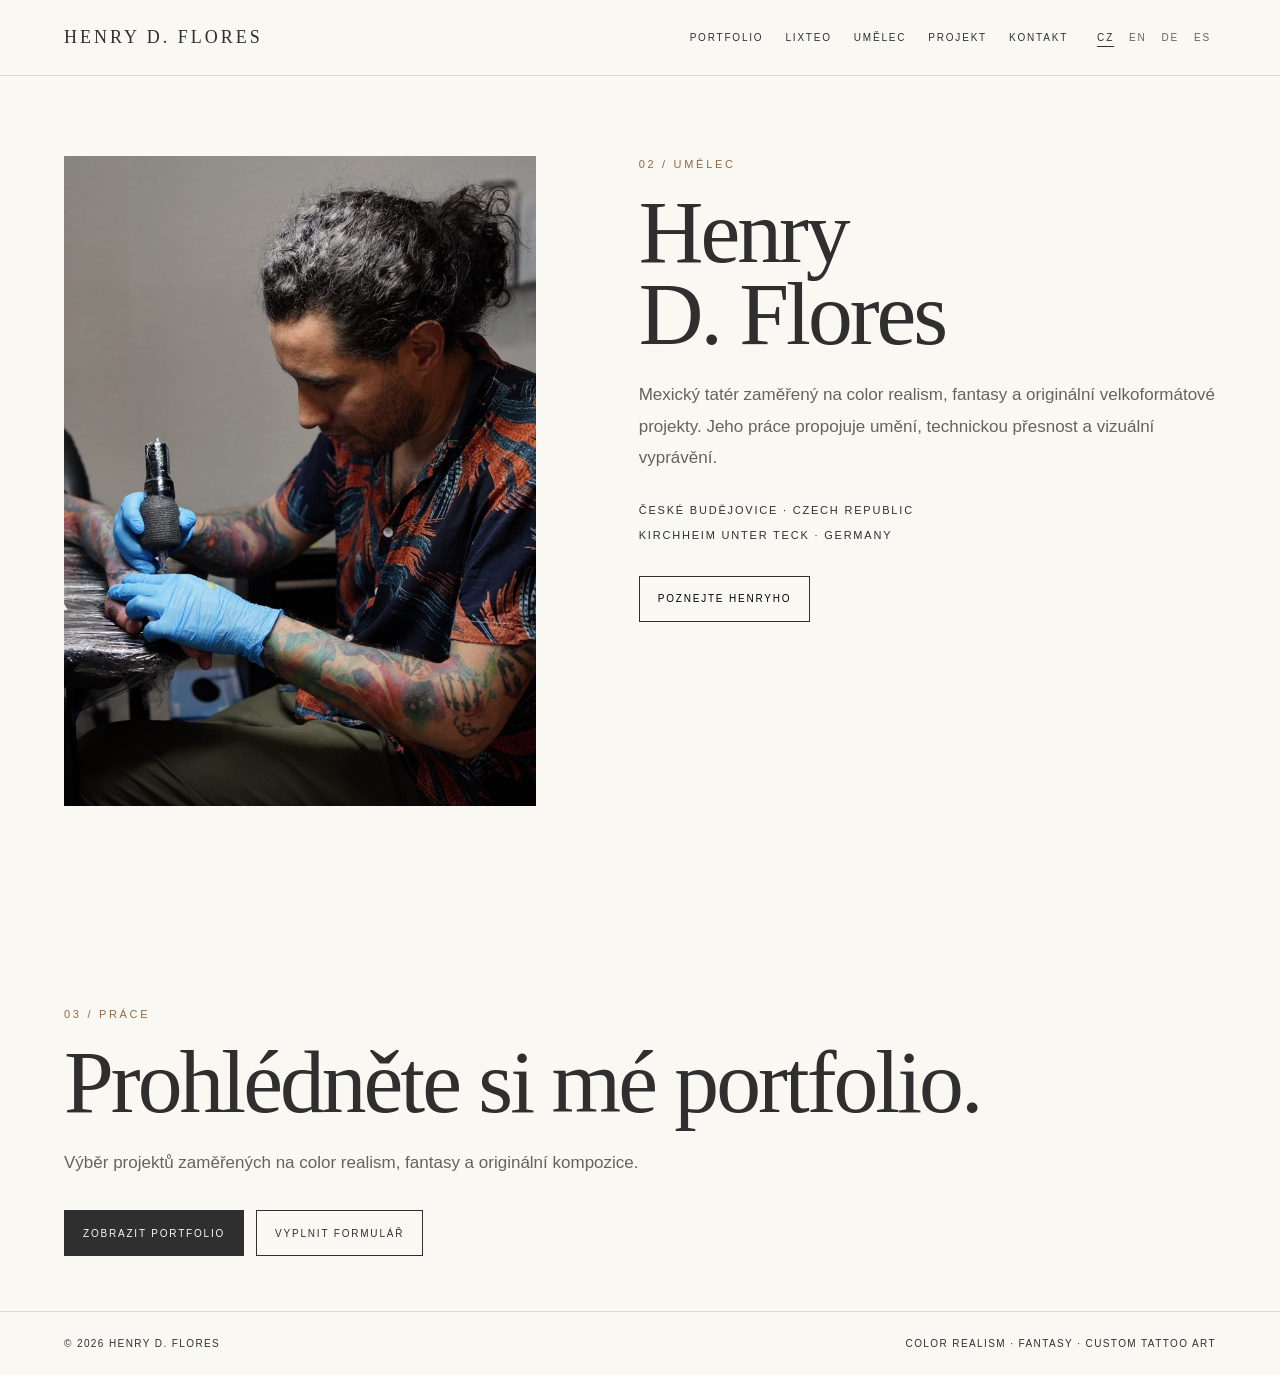
==== artist.html @ 1e0c517c "Create artist.html" ====
<!DOCTYPE html>
<html lang="cs">

<head>

  <meta charset="UTF-8">

  <meta
    name="viewport"
    content="width=device-width, initial-scale=1.0"
  >

  <title>
    Henry D. Flores | Tattoo Artist — Biography
  </title>

  <meta
    name="description"
    content="Henry D. Flores is a Mexican tattoo artist focused on color realism, fantasy and original large-scale tattoo projects, working in the Czech Republic and Germany."
  >

  <link
    rel="stylesheet"
    href="styles.css"
  >

</head>


<body>


<header class="nav">

  <a
    class="brand"
    href="index.html"
  >
    HENRY D. FLORES
  </a>


  <div class="nav-right">


    <nav class="nav-links">

      <a
        href="portfolio.html"
        data-i18n="navPortfolio"
      >
        Portfolio
      </a>

      <a
        href="lixteo.html"
      >
        Lixteo
      </a>

      <a
        href="artist.html"
        data-i18n="navArtist"
      >
        Umělec
      </a>

      <a
        href="project.html"
        data-i18n="navProject"
      >
        Projekt
      </a>

      <a
        href="contact.html"
        data-i18n="navContact"
      >
        Kontakt
      </a>

    </nav>


    <div class="lang-switch">

      <button
        class="lang-btn"
        id="lang-cs"
        data-lang="cs"
        onclick="setLanguage('cs')"
      >
        CZ
      </button>

      <button
        class="lang-btn"
        id="lang-en"
        data-lang="en"
        onclick="setLanguage('en')"
      >
        EN
      </button>

      <button
        class="lang-btn"
        id="lang-de"
        data-lang="de"
        onclick="setLanguage('de')"
      >
        DE
      </button>

      <button
        class="lang-btn"
        id="lang-es"
        data-lang="es"
        onclick="setLanguage('es')"
      >
        ES
      </button>

    </div>

  </div>

</header>



<main class="page">


  <section class="artist">


    <!-- PHOTO -->

    <div class="artist-photo">

      <img
        src="images/IMG_8151.jpeg"
        alt="Henry D. Flores working as a tattoo artist"
      >

    </div>


    <!-- ARTIST INFORMATION -->

    <div>


      <p
        class="eyebrow"
        data-i18n="artistNumber"
      >
        02 / UMĚLEC
      </p>


      <h1>
        Henry<br>
        D. Flores
      </h1>


      <p
        class="lead"
        data-i18n="artistIntro"
      >
        Mexický tatér zaměřený na color realism, fantasy
        a originální velkoformátové projekty.
        Jeho práce propojuje umění, technickou přesnost
        a vizuální vyprávění.
      </p>


      <div class="locations">

        <span>
          České Budějovice · Czech Republic
        </span>

        <span>
          Kirchheim unter Teck · Germany
        </span>

      </div>


      <div class="actions">

        <button
          id="bioButton"
          class="btn"
          type="button"
          onclick="toggleBiography()"
          data-i18n="moreHenry"
        >
          POZNEJTE HENRYHO
        </button>

      </div>



      <!-- EXPANDED BIOGRAPHY -->

      <div
        id="biography"
        class="bio"
        hidden
      >


        <p data-i18n="bio1">
          Henry Flores Santiago se narodil v Mexiku,
          kde vystudoval chemické inženýrství
          a následně získal magisterský titul
          v biotechnologii.
        </p>


        <p data-i18n="bio2">
          Před profesionální dráhou tatéra pracoval
          v klinických laboratořích
          a vyučoval fyziku, chemii a matematiku
          na univerzitní úrovni.
        </p>


        <p data-i18n="bio3">
          Postupem času našla přesnost vycvičená
          mezi laboratorními přístroji a vzorci
          jiné pole působnosti: lidskou kůži.
          Tetování začalo jako umělecký zájem
          a postupně se stalo jeho hlavní profesí.
        </p>


        <p data-i18n="bio4">
          Dnes se soustředí především na color realism,
          fantasy a originální velkoformátové projekty,
          které vznikají s ohledem na anatomii,
          kompozici, barvu a vizuální příběh.
        </p>


        <p data-i18n="bio5">
          Tetování se pro něj stalo také způsobem,
          jak poznávat svět.
          Jeho práce ho zavedla do Mexika,
          Spojených států, Kanady, Švýcarska,
          Belgie, Dánska a Německa.
        </p>


        <p data-i18n="bio6">
          V současnosti žije v České republice
          a pracuje mezi Českými Budějovicemi
          a Kirchheim unter Teck v Německu.
        </p>


        <p data-i18n="bio7">
          Jeho vztah k vědě nikdy nezmizel.
          V České republice absolvoval část
          doktorského studia zaměřeného
          na bioremediaci půd.
        </p>


        <p data-i18n="bio8">
          Vedle tetování se věnuje olejomalbě,
          psaní a četbě.
          Je také autorem sci-fi románu
          Lixteo – Cazador de emociones
          a účastní se různých charitativních akcí.
        </p>


        <p data-i18n="bio9">
          Mezi vědou, tetováním, malbou
          a literaturou vidí společný impuls:
          pozorně se dívat, snažit se porozumět
          a potom proměnit myšlenku
          v obraz, příběh nebo zkušenost.
        </p>


      </div>


    </div>

  </section>



  <!-- NEXT STEP -->

  <section class="page-head">

    <p
      class="eyebrow"
      data-i18n="nextNumber"
    >
      03 / PRÁCE
    </p>


    <h1 data-i18n="nextTitle">
      Prohlédněte si<br>
      mé portfolio.
    </h1>


    <p
      class="lead"
      data-i18n="nextText"
    >
      Výběr projektů zaměřených
      na color realism, fantasy
      a originální kompozice.
    </p>


    <div class="actions">

      <a
        class="btn primary"
        href="portfolio.html"
        data-i18n="portfolioButton"
      >
        ZOBRAZIT PORTFOLIO
      </a>


      <a
        class="btn"
        href="project.html"
        data-i18n="projectButton"
      >
        VYPLNIT FORMULÁŘ
      </a>

    </div>

  </section>


</main>



<footer>

  <span>
    © 2026 Henry D. Flores
  </span>

  <span>
    Color Realism · Fantasy · Custom Tattoo Art
  </span>

</footer>



<script>


const translations = {


  /* CZECH */

  cs: {

    navPortfolio:
      "Portfolio",

    navArtist:
      "Umělec",

    navProject:
      "Projekt",

    navContact:
      "Kontakt",


    artistNumber:
      "02 / UMĚLEC",

    artistIntro:
      "Mexický tatér zaměřený na color realism, fantasy a originální velkoformátové projekty. Jeho práce propojuje umění, technickou přesnost a vizuální vyprávění.",


    moreHenry:
      "POZNEJTE HENRYHO",

    lessHenry:
      "ZOBRAZIT MÉNĚ",


    bio1:
      "Henry Flores Santiago se narodil v Mexiku, kde vystudoval chemické inženýrství a následně získal magisterský titul v biotechnologii.",

    bio2:
      "Před profesionální dráhou tatéra pracoval v klinických laboratořích a vyučoval fyziku, chemii a matematiku na univerzitní úrovni.",

    bio3:
      "Postupem času našla přesnost vycvičená mezi laboratorními přístroji a vzorci jiné pole působnosti: lidskou kůži. Tetování začalo jako umělecký zájem a postupně se stalo jeho hlavní profesí.",

    bio4:
      "Dnes se soustředí především na color realism, fantasy a originální velkoformátové projekty, které vznikají s ohledem na anatomii, kompozici, barvu a vizuální příběh.",

    bio5:
      "Tetování se pro něj stalo také způsobem, jak poznávat svět. Jeho práce ho zavedla do Mexika, Spojených států, Kanady, Švýcarska, Belgie, Dánska a Německa.",

    bio6:
      "V současnosti žije v České republice a pracuje mezi Českými Budějovicemi a Kirchheim unter Teck v Německu.",

    bio7:
      "Jeho vztah k vědě nikdy nezmizel. V České republice absolvoval část doktorského studia zaměřeného na bioremediaci půd.",

    bio8:
      "Vedle tetování se věnuje olejomalbě, psaní a četbě. Je také autorem sci-fi románu Lixteo – Cazador de emociones a účastní se různých charitativních akcí.",

    bio9:
      "Mezi vědou, tetováním, malbou a literaturou vidí společný impuls: pozorně se dívat, snažit se porozumět a potom proměnit myšlenku v obraz, příběh nebo zkušenost.",


    nextNumber:
      "03 / PRÁCE",

    nextTitle:
      "Prohlédněte si mé portfolio.",

    nextText:
      "Výběr projektů zaměřených na color realism, fantasy a originální kompozice.",

    portfolioButton:
      "ZOBRAZIT PORTFOLIO",

    projectButton:
      "VYPLNIT FORMULÁŘ"

  },



  /* ENGLISH */

  en: {

    navPortfolio:
      "Portfolio",

    navArtist:
      "Artist",

    navProject:
      "Project",

    navContact:
      "Contact",


    artistNumber:
      "02 / ARTIST",

    artistIntro:
      "Mexican tattoo artist focused on color realism, fantasy and original large-scale projects. His work connects artistic thinking, technical precision and visual storytelling.",


    moreHenry:
      "MORE ABOUT HENRY",

    lessHenry:
      "SHOW LESS",


    bio1:
      "Henry Flores Santiago was born in Mexico, where he trained as a chemical engineer and later earned a master's degree in biotechnology.",

    bio2:
      "Before becoming a professional tattoo artist, he worked in clinical laboratories and taught physics, chemistry and mathematics at university level.",

    bio3:
      "Over time, the precision developed among laboratory instruments and formulas found another field: human skin. Tattooing began as an artistic interest and gradually became his main profession.",

    bio4:
      "Today he focuses primarily on color realism, fantasy and original large-scale projects developed around anatomy, composition, color and visual storytelling.",

    bio5:
      "Tattooing also became a way to experience the world. His work has taken him through Mexico, the United States, Canada, Switzerland, Belgium, Denmark and Germany.",

    bio6:
      "He currently lives in the Czech Republic and works between České Budějovice and Kirchheim unter Teck in Germany.",

    bio7:
      "His relationship with science never disappeared. In the Czech Republic he completed part of a doctoral program focused on soil bioremediation.",

    bio8:
      "Alongside tattooing, he paints in oils, writes and reads. He is also the author of the science-fiction novel Lixteo – Cazador de emociones and participates in various charity events.",

    bio9:
      "Across science, tattooing, painting and literature, he sees the same impulse: to observe carefully, try to understand and then transform an idea into an image, a story or an experience.",


    nextNumber:
      "03 / WORK",

    nextTitle:
      "Explore my portfolio.",

    nextText:
      "A selection of projects focused on color realism, fantasy and original compositions.",

    portfolioButton:
      "VIEW PORTFOLIO",

    projectButton:
      "START A PROJECT"

  },



  /* GERMAN */

  de: {

    navPortfolio:
      "Portfolio",

    navArtist:
      "Künstler",

    navProject:
      "Projekt",

    navContact:
      "Kontakt",


    artistNumber:
      "02 / KÜNSTLER",

    artistIntro:
      "Mexikanischer Tätowierer mit Schwerpunkt auf Color Realism, Fantasy und individuellen großformatigen Projekten. Seine Arbeit verbindet künstlerisches Denken, technische Präzision und visuelles Storytelling.",


    moreHenry:
      "MEHR ÜBER HENRY",

    lessHenry:
      "WENIGER ANZEIGEN",


    bio1:
      "Henry Flores Santiago wurde in Mexiko geboren, wo er Chemieingenieurwesen studierte und später einen Masterabschluss in Biotechnologie erwarb.",

    bio2:
      "Bevor er professionell als Tätowierer arbeitete, war er in klinischen Laboren tätig und unterrichtete Physik, Chemie und Mathematik auf Hochschulniveau.",

    bio3:
      "Mit der Zeit fand die zwischen Laborinstrumenten und Formeln entwickelte Präzision ein anderes Feld: die menschliche Haut. Tätowieren begann als künstlerisches Interesse und wurde nach und nach zu seinem Hauptberuf.",

    bio4:
      "Heute konzentriert er sich vor allem auf Color Realism, Fantasy und individuelle großformatige Projekte, die auf Anatomie, Komposition, Farbe und visuelles Storytelling abgestimmt sind.",

    bio5:
      "Das Tätowieren wurde auch zu einer Möglichkeit, die Welt kennenzulernen. Seine Arbeit führte ihn durch Mexiko, die USA, Kanada, die Schweiz, Belgien, Dänemark und Deutschland.",

    bio6:
      "Heute lebt er in Tschechien und arbeitet zwischen České Budějovice und Kirchheim unter Teck in Deutschland.",

    bio7:
      "Seine Verbindung zur Wissenschaft ist nie verschwunden. In Tschechien absolvierte er einen Teil eines Promotionsstudiums mit Schwerpunkt auf Bodenbioremediation.",

    bio8:
      "Neben dem Tätowieren malt er mit Öl, schreibt und liest. Außerdem ist er Autor des Science-Fiction-Romans Lixteo – Cazador de emociones und beteiligt sich an verschiedenen Wohltätigkeitsveranstaltungen.",

    bio9:
      "In Wissenschaft, Tätowieren, Malerei und Literatur sieht er denselben Impuls: genau hinzusehen, verstehen zu wollen und eine Idee anschließend in ein Bild, eine Geschichte oder eine Erfahrung zu verwandeln.",


    nextNumber:
      "03 / ARBEITEN",

    nextTitle:
      "Entdecke mein Portfolio.",

    nextText:
      "Eine Auswahl von Projekten mit Schwerpunkt auf Color Realism, Fantasy und individuellen Kompositionen.",

    portfolioButton:
      "PORTFOLIO ANSEHEN",

    projectButton:
      "PROJEKT STARTEN"

  },



  /* SPANISH */

  es: {

    navPortfolio:
      "Portafolio",

    navArtist:
      "Artista",

    navProject:
      "Proyecto",

    navContact:
      "Contacto",


    artistNumber:
      "02 / ARTISTA",

    artistIntro:
      "Tatuador mexicano enfocado en realismo a color, fantasía y proyectos originales de gran formato. Su trabajo conecta pensamiento artístico, precisión técnica y narrativa visual.",


    moreHenry:
      "CONOCE MÁS A HENRY",

    lessHenry:
      "MOSTRAR MENOS",


    bio1:
      "Henry Flores Santiago nació en México, donde se formó como ingeniero químico y posteriormente obtuvo una maestría en biotecnología.",

    bio2:
      "Antes de dedicarse profesionalmente al tatuaje trabajó en laboratorios de análisis clínicos y enseñó física, química y matemáticas a nivel universitario.",

    bio3:
      "Con el tiempo, la precisión desarrollada entre instrumentos de laboratorio y fórmulas encontró otro territorio: la piel. El tatuaje comenzó como una inquietud artística y gradualmente se convirtió en su profesión principal.",

    bio4:
      "Actualmente se concentra principalmente en realismo a color, fantasía y proyectos originales de gran formato desarrollados alrededor de la anatomía, la composición, el color y la narrativa visual.",

    bio5:
      "El tatuaje también se convirtió en una forma de conocer el mundo. Su trabajo lo ha llevado por México, Estados Unidos, Canadá, Suiza, Bélgica, Dinamarca y Alemania.",

    bio6:
      "Actualmente vive en la República Checa y trabaja entre České Budějovice y Kirchheim unter Teck, Alemania.",

    bio7:
      "Su relación con la ciencia nunca desapareció. En la República Checa cursó parte de un doctorado enfocado en biorremediación de suelos.",

    bio8:
      "Además del tatuaje, pinta al óleo, escribe y lee. También es autor de la novela de ciencia ficción Lixteo – Cazador de emociones y participa en distintos eventos de caridad.",

    bio9:
      "Entre ciencia, tatuaje, pintura y literatura encuentra un mismo impulso: observar con atención, intentar comprender y después transformar una idea en una imagen, una historia o una experiencia.",


    nextNumber:
      "03 / TRABAJO",

    nextTitle:
      "Conoce mi portafolio.",

    nextText:
      "Una selección de proyectos centrados en realismo a color, fantasía y composiciones originales.",

    portfolioButton:
      "VER PORTAFOLIO",

    projectButton:
      "INICIAR PROYECTO"

  }

};



let biographyOpen = false;



function setLanguage(language) {

  localStorage.setItem(
    "language",
    language
  );


  document.documentElement.lang =
    language;


  document
    .querySelectorAll(
      "[data-i18n]"
    )
    .forEach(element => {

      const key =
        element.dataset.i18n;

      if (
        translations[language] &&
        translations[language][key]
      ) {

        element.textContent =
          translations[language][key];

      }

    });



  document
    .querySelectorAll(
      ".lang-btn"
    )
    .forEach(button => {

      button
        .classList
        .remove("active");

    });



  const activeButton =
    document.getElementById(
      "lang-" + language
    );


  if (activeButton) {

    activeButton
      .classList
      .add("active");

  }



  const bioButton =
    document.getElementById(
      "bioButton"
    );


  if (biographyOpen) {

    bioButton.textContent =
      translations[language]
        .lessHenry;

  }

  else {

    bioButton.textContent =
      translations[language]
        .moreHenry;

  }

}



function toggleBiography() {

  const biography =
    document.getElementById(
      "biography"
    );


  const button =
    document.getElementById(
      "bioButton"
    );


  const language =
    localStorage.getItem(
      "language"
    ) || "cs";


  biographyOpen =
    !biographyOpen;


  if (biographyOpen) {

    biography
      .removeAttribute(
        "hidden"
      );


    button.textContent =
      translations[language]
        .lessHenry;

  }

  else {

    biography
      .setAttribute(
        "hidden",
        ""
      );


    button.textContent =
      translations[language]
        .moreHenry;

  }

}



const savedLanguage =
  localStorage.getItem(
    "language"
  ) || "cs";


setLanguage(
  savedLanguage
);


</script>


</body>
</html>
---- styles.css ----
:root{
  --ivory:#FAF8F3;
  --graphite:#2F2F2F;
  --bronze:#8E6A45;
  --sand:#EFE7DB;
  --muted:#66625C;
  --line:rgba(47,47,47,.16);
  --max:1440px;
}

*{
  box-sizing:border-box;
  margin:0;
  padding:0;
}

html{
  scroll-behavior:smooth;
}

body{
  background:var(--ivory);
  color:var(--graphite);
  font-family:Arial,Helvetica,sans-serif;
  line-height:1.5;
}

a{
  color:inherit;
  text-decoration:none;
}

img{
  max-width:100%;
  display:block;
}

button,
input,
textarea,
select{
  font:inherit;
}

.page{
  max-width:var(--max);
  margin:auto;
}

/* NAVIGATION */

.nav{
  padding:24px 5vw;
  display:flex;
  justify-content:space-between;
  align-items:center;
  gap:24px;
  border-bottom:1px solid var(--line);
}

.brand{
  font-family:Georgia,"Times New Roman",serif;
  font-size:18px;
  letter-spacing:3px;
  text-transform:uppercase;
  white-space:nowrap;
}

.nav-right{
  display:flex;
  align-items:center;
  gap:24px;
}

.nav-links{
  display:flex;
  gap:22px;
}

.nav-links a,
.lang-btn{
  font-size:10px;
  letter-spacing:1.8px;
  text-transform:uppercase;
}

.lang-switch{
  display:flex;
  gap:5px;
}

.lang-btn{
  border:0;
  background:transparent;
  color:var(--muted);
  padding:5px;
  cursor:pointer;
}

.lang-btn.active{
  color:var(--graphite);
  text-decoration:underline;
  text-underline-offset:5px;
}

/* TYPOGRAPHY */

.eyebrow{
  font-size:11px;
  letter-spacing:2.7px;
  text-transform:uppercase;
  color:var(--bronze);
  margin-bottom:18px;
}

h1,
h2,
h3{
  font-family:Georgia,"Times New Roman",serif;
  font-weight:400;
}

h1{
  font-size:clamp(54px,7vw,104px);
  line-height:.92;
  letter-spacing:-3px;
}

.lead{
  font-size:17px;
  line-height:1.85;
  color:var(--muted);
  max-width:720px;
  margin-top:24px;
}

/* BUTTONS */

.btn{
  display:inline-flex;
  align-items:center;
  justify-content:center;
  min-height:46px;
  padding:0 18px;
  border:1px solid var(--graphite);
  background:transparent;
  font-size:10px;
  letter-spacing:1.8px;
  text-transform:uppercase;
  cursor:pointer;
}

.btn.primary{
  background:var(--graphite);
  color:var(--ivory);
}

.actions{
  display:flex;
  gap:12px;
  flex-wrap:wrap;
  margin-top:32px;
}

/* HOME */

.hero{
  min-height:calc(100vh - 84px);
  padding:70px 5vw;
  display:grid;
  grid-template-columns:.8fr 1.2fr;
  gap:5vw;
  align-items:center;
}

.hero-image{
  height:72vh;
  min-height:520px;
  overflow:hidden;
  background:var(--sand);
}

.hero-image img{
  width:100%;
  height:100%;
  object-fit:cover;
  object-position:center 42%;
}

.cards{
  padding:90px 5vw;
  border-top:1px solid var(--line);
  display:grid;
  grid-template-columns:repeat(3,1fr);
  gap:22px;
}

.card{
  border:1px solid var(--line);
  padding:30px;
  min-height:240px;
  display:flex;
  flex-direction:column;
  justify-content:space-between;
}

.card p{
  color:var(--muted);
  line-height:1.75;
  margin-top:15px;
}

/* INTERNAL PAGES */

.page-head{
  padding:90px 5vw 55px;
}

/* PORTFOLIO */

.gallery{
  padding:0 5vw 100px;
  column-count:2;
  column-gap:22px;
}

.art{
  display:inline-block;
  width:100%;
  margin-bottom:22px;
  break-inside:avoid;
}

/* ARTIST */

.artist,
.book,
.project,
.contact{
  padding:80px 5vw 110px;
  display:grid;
  grid-template-columns:.9fr 1.1fr;
  gap:8vw;
  align-items:start;
}

.artist-photo{
  min-height:650px;
  overflow:hidden;
  background:var(--sand);
}

.artist-photo img{
  width:100%;
  height:100%;
  min-height:650px;
  object-fit:cover;
}

.locations{
  margin-top:28px;
  display:flex;
  flex-direction:column;
  gap:9px;
  font-size:11px;
  letter-spacing:1.8px;
  text-transform:uppercase;
}

.bio{
  margin-top:34px;
  border-top:1px solid var(--line);
  padding-top:28px;
}

.bio[hidden]{
  display:none;
}

.bio p{
  color:var(--muted);
  font-size:16px;
  line-height:1.9;
  margin-bottom:20px;
}

/* LIXTEO */

.cover{
  min-height:620px;
  background:var(--sand);
  display:flex;
  align-items:center;
  justify-content:center;
  text-align:center;
  padding:40px;
}

.cover strong{
  font-family:Georgia,"Times New Roman",serif;
  font-size:clamp(52px,7vw,88px);
  font-weight:400;
}

.cover span{
  display:block;
  margin-top:18px;
  color:var(--bronze);
  font-size:11px;
  letter-spacing:2.4px;
  text-transform:uppercase;
}

/* PROJECT FORM */

.project{
  grid-template-columns:.7fr 1.3fr;
}

.form{
  display:grid;
  grid-template-columns:1fr 1fr;
  gap:16px;
}

.field{
  display:flex;
  flex-direction:column;
  gap:7px;
}

.field.full{
  grid-column:1/-1;
}

label{
  font-size:10px;
  letter-spacing:1.5px;
  text-transform:uppercase;
  color:var(--muted);
}

input,
textarea,
select{
  width:100%;
  border:1px solid var(--line);
  background:rgba(255,255,255,.25);
  padding:14px 13px;
  outline:none;
  border-radius:0;
}

textarea{
  min-height:150px;
}

/* CONTACT */

.contact-card{
  border:1px solid var(--line);
  padding:32px;
}

.contact-card + .contact-card{
  margin-top:18px;
}

/* FOOTER */

footer{
  padding:24px 5vw;
  border-top:1px solid var(--line);
  display:flex;
  justify-content:space-between;
  gap:20px;
  flex-wrap:wrap;
  font-size:10px;
  letter-spacing:1.4px;
  text-transform:uppercase;
}

/* TABLET */

@media(max-width:900px){

  .nav{
    align-items:flex-start;
  }

  .nav-right{
    flex-direction:column;
    align-items:flex-end;
  }

  .hero,
  .artist,
  .book,
  .project,
  .contact{
    grid-template-columns:1fr;
  }

  .cards{
    grid-template-columns:1fr;
  }
}

/* MOBILE */

@media(max-width:700px){

  .nav{
    padding:20px 22px;
  }

  .nav-links{
    display:none;
  }

  .brand{
    font-size:15px;
  }

  .hero,
  .page-head,
  .gallery,
  .artist,
  .book,
  .project,
  .contact,
  .cards{
    padding-left:22px;
    padding-right:22px;
  }

  .gallery{
    column-count:1;
  }

  .form{
    grid-template-columns:1fr;
  }

  .field.full{
    grid-column:auto;
  }

  .artist-photo,
  .artist-photo img{
    min-height:500px;
  }
}
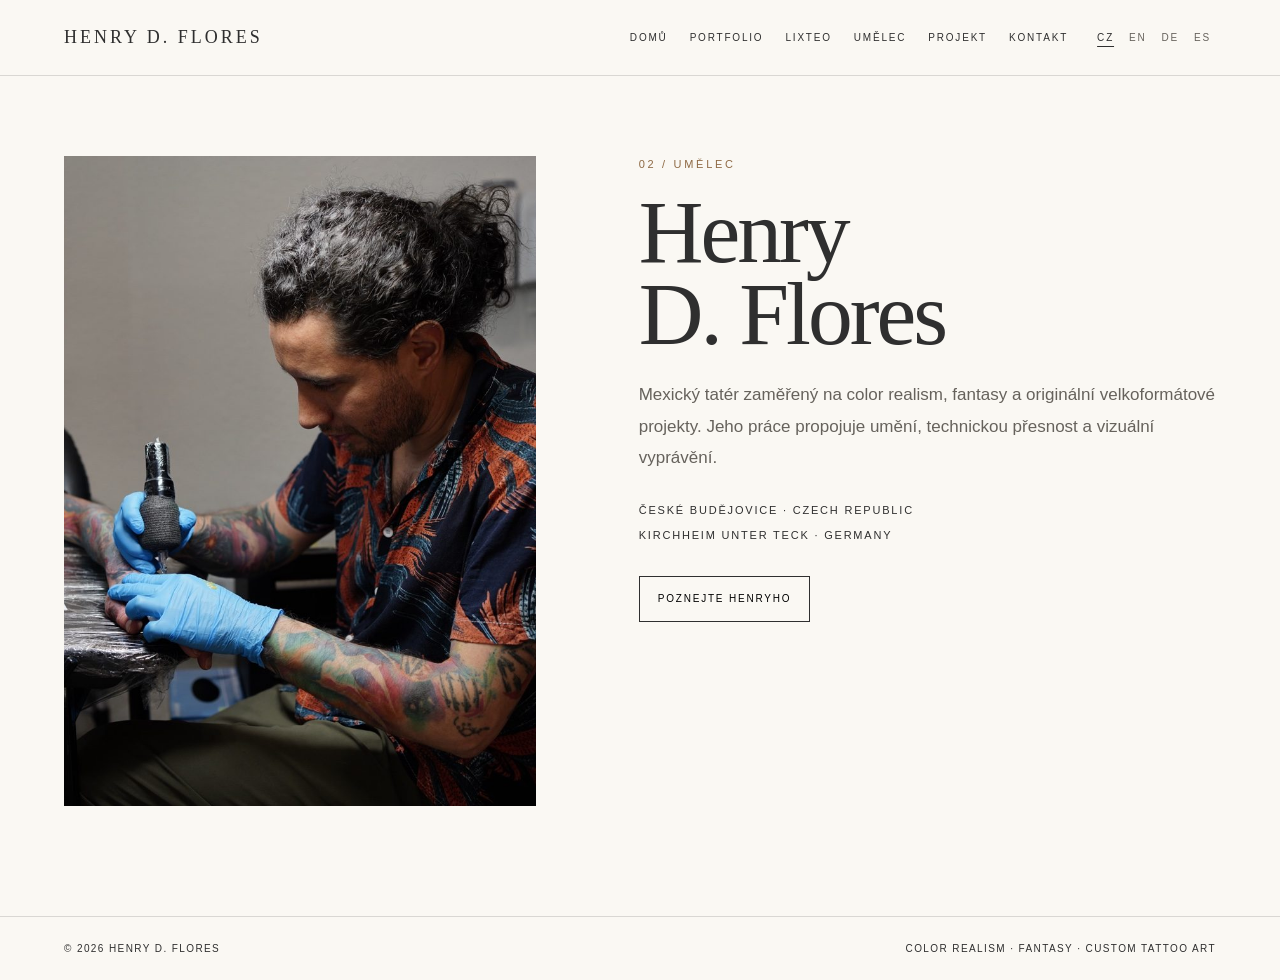
==== commit c8f13acc: "Update artist.html" ====
--- a/artist.html
+++ b/artist.html
@@ -2,28 +2,17 @@
 <html lang="cs">
 
 <head>
-
   <meta charset="UTF-8">
-
-  <meta
-    name="viewport"
-    content="width=device-width, initial-scale=1.0"
-  >
-
-  <title>
-    Henry D. Flores | Tattoo Artist — Biography
-  </title>
+  <meta name="viewport" content="width=device-width, initial-scale=1.0">
+
+  <title>Henry D. Flores | Artist</title>
 
   <meta
     name="description"
-    content="Henry D. Flores is a Mexican tattoo artist focused on color realism, fantasy and original large-scale tattoo projects, working in the Czech Republic and Germany."
+    content="Biography of Henry D. Flores, Mexican tattoo artist focused on color realism, fantasy and original large-scale tattoo projects."
   >
 
-  <link
-    rel="stylesheet"
-    href="styles.css"
-  >
-
+  <link rel="stylesheet" href="styles.css">
 </head>
 
 
@@ -32,50 +21,35 @@
 
 <header class="nav">
 
-  <a
-    class="brand"
-    href="index.html"
-  >
+  <a class="brand" href="index.html">
     HENRY D. FLORES
   </a>
 
-
   <div class="nav-right">
 
-
     <nav class="nav-links">
 
-      <a
-        href="portfolio.html"
-        data-i18n="navPortfolio"
-      >
+      <a href="index.html" data-i18n="navHome">
+        Domů
+      </a>
+
+      <a href="portfolio.html" data-i18n="navPortfolio">
         Portfolio
       </a>
 
-      <a
-        href="lixteo.html"
-      >
+      <a href="lixteo.html">
         Lixteo
       </a>
 
-      <a
-        href="artist.html"
-        data-i18n="navArtist"
-      >
+      <a href="artist.html" data-i18n="navArtist">
         Umělec
       </a>
 
-      <a
-        href="project.html"
-        data-i18n="navProject"
-      >
+      <a href="project.html" data-i18n="navProject">
         Projekt
       </a>
 
-      <a
-        href="contact.html"
-        data-i18n="navContact"
-      >
+      <a href="contact.html" data-i18n="navContact">
         Kontakt
       </a>
 
@@ -84,39 +58,19 @@
 
     <div class="lang-switch">
 
-      <button
-        class="lang-btn"
-        id="lang-cs"
-        data-lang="cs"
-        onclick="setLanguage('cs')"
-      >
+      <button class="lang-btn" id="lang-cs" onclick="setLanguage('cs')">
         CZ
       </button>
 
-      <button
-        class="lang-btn"
-        id="lang-en"
-        data-lang="en"
-        onclick="setLanguage('en')"
-      >
+      <button class="lang-btn" id="lang-en" onclick="setLanguage('en')">
         EN
       </button>
 
-      <button
-        class="lang-btn"
-        id="lang-de"
-        data-lang="de"
-        onclick="setLanguage('de')"
-      >
+      <button class="lang-btn" id="lang-de" onclick="setLanguage('de')">
         DE
       </button>
 
-      <button
-        class="lang-btn"
-        id="lang-es"
-        data-lang="es"
-        onclick="setLanguage('es')"
-      >
+      <button class="lang-btn" id="lang-es" onclick="setLanguage('es')">
         ES
       </button>
 
@@ -127,14 +81,9 @@
 </header>
 
 
-
 <main class="page">
 
-
   <section class="artist">
-
-
-    <!-- PHOTO -->
 
     <div class="artist-photo">
 
@@ -146,33 +95,19 @@
     </div>
 
 
-    <!-- ARTIST INFORMATION -->
-
     <div>
 
-
-      <p
-        class="eyebrow"
-        data-i18n="artistNumber"
-      >
+      <p class="eyebrow" data-i18n="artistNumber">
         02 / UMĚLEC
       </p>
 
-
       <h1>
-        Henry<br>
-        D. Flores
+        Henry<br>D. Flores
       </h1>
 
-
-      <p
-        class="lead"
-        data-i18n="artistIntro"
-      >
-        Mexický tatér zaměřený na color realism, fantasy
-        a originální velkoformátové projekty.
-        Jeho práce propojuje umění, technickou přesnost
-        a vizuální vyprávění.
+      <p class="lead" data-i18n="artistIntro">
+        Mexický tatér zaměřený na color realism, fantasy a originální
+        velkoformátové projekty.
       </p>
 
 
@@ -204,206 +139,58 @@
       </div>
 
 
-
-      <!-- EXPANDED BIOGRAPHY -->
-
-      <div
-        id="biography"
-        class="bio"
-        hidden
-      >
-
-
-        <p data-i18n="bio1">
-          Henry Flores Santiago se narodil v Mexiku,
-          kde vystudoval chemické inženýrství
-          a následně získal magisterský titul
-          v biotechnologii.
-        </p>
-
-
-        <p data-i18n="bio2">
-          Před profesionální dráhou tatéra pracoval
-          v klinických laboratořích
-          a vyučoval fyziku, chemii a matematiku
-          na univerzitní úrovni.
-        </p>
-
-
-        <p data-i18n="bio3">
-          Postupem času našla přesnost vycvičená
-          mezi laboratorními přístroji a vzorci
-          jiné pole působnosti: lidskou kůži.
-          Tetování začalo jako umělecký zájem
-          a postupně se stalo jeho hlavní profesí.
-        </p>
-
-
-        <p data-i18n="bio4">
-          Dnes se soustředí především na color realism,
-          fantasy a originální velkoformátové projekty,
-          které vznikají s ohledem na anatomii,
-          kompozici, barvu a vizuální příběh.
-        </p>
-
-
-        <p data-i18n="bio5">
-          Tetování se pro něj stalo také způsobem,
-          jak poznávat svět.
-          Jeho práce ho zavedla do Mexika,
-          Spojených států, Kanady, Švýcarska,
-          Belgie, Dánska a Německa.
-        </p>
-
-
-        <p data-i18n="bio6">
-          V současnosti žije v České republice
-          a pracuje mezi Českými Budějovicemi
-          a Kirchheim unter Teck v Německu.
-        </p>
-
-
-        <p data-i18n="bio7">
-          Jeho vztah k vědě nikdy nezmizel.
-          V České republice absolvoval část
-          doktorského studia zaměřeného
-          na bioremediaci půd.
-        </p>
-
-
-        <p data-i18n="bio8">
-          Vedle tetování se věnuje olejomalbě,
-          psaní a četbě.
-          Je také autorem sci-fi románu
-          Lixteo – Cazador de emociones
-          a účastní se různých charitativních akcí.
-        </p>
-
-
-        <p data-i18n="bio9">
-          Mezi vědou, tetováním, malbou
-          a literaturou vidí společný impuls:
-          pozorně se dívat, snažit se porozumět
-          a potom proměnit myšlenku
-          v obraz, příběh nebo zkušenost.
-        </p>
-
+      <div id="biography" class="bio" hidden>
+
+        <p data-i18n="bio1"></p>
+
+        <p data-i18n="bio2"></p>
+
+        <p data-i18n="bio3"></p>
+
+        <p data-i18n="bio4"></p>
+
+        <p data-i18n="bio5"></p>
+
+        <p data-i18n="bio6"></p>
+
+        <p data-i18n="bio7"></p>
+
+        <p data-i18n="bio8"></p>
 
       </div>
 
-
     </div>
 
   </section>
 
-
-
-  <!-- NEXT STEP -->
-
-  <section class="page-head">
-
-    <p
-      class="eyebrow"
-      data-i18n="nextNumber"
-    >
-      03 / PRÁCE
-    </p>
-
-
-    <h1 data-i18n="nextTitle">
-      Prohlédněte si<br>
-      mé portfolio.
-    </h1>
-
-
-    <p
-      class="lead"
-      data-i18n="nextText"
-    >
-      Výběr projektů zaměřených
-      na color realism, fantasy
-      a originální kompozice.
-    </p>
-
-
-    <div class="actions">
-
-      <a
-        class="btn primary"
-        href="portfolio.html"
-        data-i18n="portfolioButton"
-      >
-        ZOBRAZIT PORTFOLIO
-      </a>
-
-
-      <a
-        class="btn"
-        href="project.html"
-        data-i18n="projectButton"
-      >
-        VYPLNIT FORMULÁŘ
-      </a>
-
-    </div>
-
-  </section>
-
-
 </main>
 
 
-
 <footer>
-
-  <span>
-    © 2026 Henry D. Flores
-  </span>
-
-  <span>
-    Color Realism · Fantasy · Custom Tattoo Art
-  </span>
-
+  <span>© 2026 Henry D. Flores</span>
+  <span>Color Realism · Fantasy · Custom Tattoo Art</span>
 </footer>
 
 
-
 <script>
 
-
 const translations = {
 
-
-  /* CZECH */
-
   cs: {
 
-    navPortfolio:
-      "Portfolio",
-
-    navArtist:
-      "Umělec",
-
-    navProject:
-      "Projekt",
-
-    navContact:
-      "Kontakt",
-
-
-    artistNumber:
-      "02 / UMĚLEC",
+    navHome:"Domů",
+    navPortfolio:"Portfolio",
+    navArtist:"Umělec",
+    navProject:"Projekt",
+    navContact:"Kontakt",
+
+    artistNumber:"02 / UMĚLEC",
 
     artistIntro:
       "Mexický tatér zaměřený na color realism, fantasy a originální velkoformátové projekty. Jeho práce propojuje umění, technickou přesnost a vizuální vyprávění.",
 
-
-    moreHenry:
-      "POZNEJTE HENRYHO",
-
-    lessHenry:
-      "ZOBRAZIT MÉNĚ",
-
+    moreHenry:"POZNEJTE HENRYHO",
+    lessHenry:"ZOBRAZIT MÉNĚ",
 
     bio1:
       "Henry Flores Santiago se narodil v Mexiku, kde vystudoval chemické inženýrství a následně získal magisterský titul v biotechnologii.",
@@ -427,61 +214,26 @@
       "Jeho vztah k vědě nikdy nezmizel. V České republice absolvoval část doktorského studia zaměřeného na bioremediaci půd.",
 
     bio8:
-      "Vedle tetování se věnuje olejomalbě, psaní a četbě. Je také autorem sci-fi románu Lixteo – Cazador de emociones a účastní se různých charitativních akcí.",
-
-    bio9:
-      "Mezi vědou, tetováním, malbou a literaturou vidí společný impuls: pozorně se dívat, snažit se porozumět a potom proměnit myšlenku v obraz, příběh nebo zkušenost.",
-
-
-    nextNumber:
-      "03 / PRÁCE",
-
-    nextTitle:
-      "Prohlédněte si mé portfolio.",
-
-    nextText:
-      "Výběr projektů zaměřených na color realism, fantasy a originální kompozice.",
-
-    portfolioButton:
-      "ZOBRAZIT PORTFOLIO",
-
-    projectButton:
-      "VYPLNIT FORMULÁŘ"
+      "Vedle tetování se věnuje olejomalbě, psaní a četbě. Je také autorem sci-fi románu Lixteo – Lovec emocí a účastní se různých charitativních akcí."
 
   },
 
 
-
-  /* ENGLISH */
-
   en: {
 
-    navPortfolio:
-      "Portfolio",
-
-    navArtist:
-      "Artist",
-
-    navProject:
-      "Project",
-
-    navContact:
-      "Contact",
-
-
-    artistNumber:
-      "02 / ARTIST",
+    navHome:"Home",
+    navPortfolio:"Portfolio",
+    navArtist:"Artist",
+    navProject:"Project",
+    navContact:"Contact",
+
+    artistNumber:"02 / ARTIST",
 
     artistIntro:
       "Mexican tattoo artist focused on color realism, fantasy and original large-scale projects. His work connects artistic thinking, technical precision and visual storytelling.",
 
-
-    moreHenry:
-      "MORE ABOUT HENRY",
-
-    lessHenry:
-      "SHOW LESS",
-
+    moreHenry:"MORE ABOUT HENRY",
+    lessHenry:"SHOW LESS",
 
     bio1:
       "Henry Flores Santiago was born in Mexico, where he trained as a chemical engineer and later earned a master's degree in biotechnology.",
@@ -505,61 +257,26 @@
       "His relationship with science never disappeared. In the Czech Republic he completed part of a doctoral program focused on soil bioremediation.",
 
     bio8:
-      "Alongside tattooing, he paints in oils, writes and reads. He is also the author of the science-fiction novel Lixteo – Cazador de emociones and participates in various charity events.",
-
-    bio9:
-      "Across science, tattooing, painting and literature, he sees the same impulse: to observe carefully, try to understand and then transform an idea into an image, a story or an experience.",
-
-
-    nextNumber:
-      "03 / WORK",
-
-    nextTitle:
-      "Explore my portfolio.",
-
-    nextText:
-      "A selection of projects focused on color realism, fantasy and original compositions.",
-
-    portfolioButton:
-      "VIEW PORTFOLIO",
-
-    projectButton:
-      "START A PROJECT"
+      "Alongside tattooing, he paints in oils, writes and reads. He is also the author of the science-fiction novel Lixteo – Hunter of Emotions and participates in various charity events."
 
   },
 
 
-
-  /* GERMAN */
-
   de: {
 
-    navPortfolio:
-      "Portfolio",
-
-    navArtist:
-      "Künstler",
-
-    navProject:
-      "Projekt",
-
-    navContact:
-      "Kontakt",
-
-
-    artistNumber:
-      "02 / KÜNSTLER",
+    navHome:"Start",
+    navPortfolio:"Portfolio",
+    navArtist:"Künstler",
+    navProject:"Projekt",
+    navContact:"Kontakt",
+
+    artistNumber:"02 / KÜNSTLER",
 
     artistIntro:
       "Mexikanischer Tätowierer mit Schwerpunkt auf Color Realism, Fantasy und individuellen großformatigen Projekten. Seine Arbeit verbindet künstlerisches Denken, technische Präzision und visuelles Storytelling.",
 
-
-    moreHenry:
-      "MEHR ÜBER HENRY",
-
-    lessHenry:
-      "WENIGER ANZEIGEN",
-
+    moreHenry:"MEHR ÜBER HENRY",
+    lessHenry:"WENIGER ANZEIGEN",
 
     bio1:
       "Henry Flores Santiago wurde in Mexiko geboren, wo er Chemieingenieurwesen studierte und später einen Masterabschluss in Biotechnologie erwarb.",
@@ -583,61 +300,26 @@
       "Seine Verbindung zur Wissenschaft ist nie verschwunden. In Tschechien absolvierte er einen Teil eines Promotionsstudiums mit Schwerpunkt auf Bodenbioremediation.",
 
     bio8:
-      "Neben dem Tätowieren malt er mit Öl, schreibt und liest. Außerdem ist er Autor des Science-Fiction-Romans Lixteo – Cazador de emociones und beteiligt sich an verschiedenen Wohltätigkeitsveranstaltungen.",
-
-    bio9:
-      "In Wissenschaft, Tätowieren, Malerei und Literatur sieht er denselben Impuls: genau hinzusehen, verstehen zu wollen und eine Idee anschließend in ein Bild, eine Geschichte oder eine Erfahrung zu verwandeln.",
-
-
-    nextNumber:
-      "03 / ARBEITEN",
-
-    nextTitle:
-      "Entdecke mein Portfolio.",
-
-    nextText:
-      "Eine Auswahl von Projekten mit Schwerpunkt auf Color Realism, Fantasy und individuellen Kompositionen.",
-
-    portfolioButton:
-      "PORTFOLIO ANSEHEN",
-
-    projectButton:
-      "PROJEKT STARTEN"
+      "Neben dem Tätowieren malt er mit Öl, schreibt und liest. Außerdem ist er Autor des Science-Fiction-Romans Lixteo – Jäger der Emotionen und beteiligt sich an verschiedenen Wohltätigkeitsveranstaltungen."
 
   },
 
 
-
-  /* SPANISH */
-
   es: {
 
-    navPortfolio:
-      "Portafolio",
-
-    navArtist:
-      "Artista",
-
-    navProject:
-      "Proyecto",
-
-    navContact:
-      "Contacto",
-
-
-    artistNumber:
-      "02 / ARTISTA",
+    navHome:"Inicio",
+    navPortfolio:"Portafolio",
+    navArtist:"Artista",
+    navProject:"Proyecto",
+    navContact:"Contacto",
+
+    artistNumber:"02 / ARTISTA",
 
     artistIntro:
       "Tatuador mexicano enfocado en realismo a color, fantasía y proyectos originales de gran formato. Su trabajo conecta pensamiento artístico, precisión técnica y narrativa visual.",
 
-
-    moreHenry:
-      "CONOCE MÁS A HENRY",
-
-    lessHenry:
-      "MOSTRAR MENOS",
-
+    moreHenry:"CONOCE MÁS A HENRY",
+    lessHenry:"MOSTRAR MENOS",
 
     bio1:
       "Henry Flores Santiago nació en México, donde se formó como ingeniero químico y posteriormente obtuvo una maestría en biotecnología.",
@@ -661,198 +343,76 @@
       "Su relación con la ciencia nunca desapareció. En la República Checa cursó parte de un doctorado enfocado en biorremediación de suelos.",
 
     bio8:
-      "Además del tatuaje, pinta al óleo, escribe y lee. También es autor de la novela de ciencia ficción Lixteo – Cazador de emociones y participa en distintos eventos de caridad.",
-
-    bio9:
-      "Entre ciencia, tatuaje, pintura y literatura encuentra un mismo impulso: observar con atención, intentar comprender y después transformar una idea en una imagen, una historia o una experiencia.",
-
-
-    nextNumber:
-      "03 / TRABAJO",
-
-    nextTitle:
-      "Conoce mi portafolio.",
-
-    nextText:
-      "Una selección de proyectos centrados en realismo a color, fantasía y composiciones originales.",
-
-    portfolioButton:
-      "VER PORTAFOLIO",
-
-    projectButton:
-      "INICIAR PROYECTO"
+      "Además del tatuaje, pinta al óleo, escribe y lee. También es autor de la novela de ciencia ficción Lixteo – Cazador de emociones y participa en distintos eventos de caridad."
 
   }
 
 };
 
 
-
 let biographyOpen = false;
 
 
-
-function setLanguage(language) {
-
-  localStorage.setItem(
-    "language",
-    language
-  );
-
-
-  document.documentElement.lang =
-    language;
-
-
-  document
-    .querySelectorAll(
-      "[data-i18n]"
-    )
-    .forEach(element => {
-
-      const key =
-        element.dataset.i18n;
-
-      if (
-        translations[language] &&
-        translations[language][key]
-      ) {
-
-        element.textContent =
-          translations[language][key];
-
-      }
-
-    });
-
-
-
-  document
-    .querySelectorAll(
-      ".lang-btn"
-    )
-    .forEach(button => {
-
-      button
-        .classList
-        .remove("active");
-
-    });
-
-
-
-  const activeButton =
-    document.getElementById(
-      "lang-" + language
-    );
-
-
-  if (activeButton) {
-
-    activeButton
-      .classList
-      .add("active");
-
+function setLanguage(language){
+
+  localStorage.setItem("language", language);
+  document.documentElement.lang = language;
+
+  document.querySelectorAll("[data-i18n]").forEach(element => {
+
+    const key = element.dataset.i18n;
+
+    if(translations[language][key]){
+      element.textContent = translations[language][key];
+    }
+
+  });
+
+  document.querySelectorAll(".lang-btn").forEach(button => {
+    button.classList.remove("active");
+  });
+
+  const active = document.getElementById("lang-" + language);
+
+  if(active){
+    active.classList.add("active");
   }
 
-
-
-  const bioButton =
-    document.getElementById(
-      "bioButton"
-    );
-
-
-  if (biographyOpen) {
-
-    bioButton.textContent =
-      translations[language]
-        .lessHenry;
+  document.getElementById("bioButton").textContent =
+    biographyOpen
+      ? translations[language].lessHenry
+      : translations[language].moreHenry;
+
+}
+
+
+function toggleBiography(){
+
+  const biography = document.getElementById("biography");
+  const button = document.getElementById("bioButton");
+
+  const language = localStorage.getItem("language") || "cs";
+
+  biographyOpen = !biographyOpen;
+
+  if(biographyOpen){
+
+    biography.removeAttribute("hidden");
+    button.textContent = translations[language].lessHenry;
+
+  } else {
+
+    biography.setAttribute("hidden","");
+    button.textContent = translations[language].moreHenry;
 
   }
 
-  else {
-
-    bioButton.textContent =
-      translations[language]
-        .moreHenry;
-
-  }
-
 }
 
 
-
-function toggleBiography() {
-
-  const biography =
-    document.getElementById(
-      "biography"
-    );
-
-
-  const button =
-    document.getElementById(
-      "bioButton"
-    );
-
-
-  const language =
-    localStorage.getItem(
-      "language"
-    ) || "cs";
-
-
-  biographyOpen =
-    !biographyOpen;
-
-
-  if (biographyOpen) {
-
-    biography
-      .removeAttribute(
-        "hidden"
-      );
-
-
-    button.textContent =
-      translations[language]
-        .lessHenry;
-
-  }
-
-  else {
-
-    biography
-      .setAttribute(
-        "hidden",
-        ""
-      );
-
-
-    button.textContent =
-      translations[language]
-        .moreHenry;
-
-  }
-
-}
-
-
-
-const savedLanguage =
-  localStorage.getItem(
-    "language"
-  ) || "cs";
-
-
-setLanguage(
-  savedLanguage
-);
-
+setLanguage(localStorage.getItem("language") || "cs");
 
 </script>
-
 
 </body>
 </html>
--- a/styles.css
+++ b/styles.css
@@ -451,3 +451,251 @@
     min-height:500px;
   }
 }
+/* =========================
+   MULTIPAGE HEADER FIX
+========================= */
+
+.site-header{
+  width:100%;
+  padding:24px 5vw;
+  display:flex;
+  justify-content:space-between;
+  align-items:center;
+  gap:28px;
+  border-bottom:1px solid var(--line);
+}
+
+.site-header > .nav{
+  width:auto;
+  padding:0;
+  position:static;
+  display:flex;
+  justify-content:flex-end;
+  align-items:center;
+  gap:28px;
+}
+
+.site-header > .nav > a{
+  font-size:10px;
+  letter-spacing:1.8px;
+  text-transform:uppercase;
+}
+
+
+/* =========================
+   PORTFOLIO PAGE
+========================= */
+
+.page-hero{
+  max-width:1440px;
+  margin:0 auto;
+  padding:80px 5vw 55px;
+}
+
+.page-hero h1{
+  font-family:Georgia,"Times New Roman",serif;
+  font-size:clamp(54px,6vw,88px);
+  line-height:1;
+  font-weight:400;
+  letter-spacing:-2px;
+  margin-top:10px;
+}
+
+.page-hero p{
+  max-width:600px;
+  margin-top:22px;
+  font-size:15px;
+  line-height:1.8;
+  color:var(--muted);
+}
+
+
+/* Portfolio masonry */
+
+.portfolio-gallery{
+  max-width:1440px;
+  margin:0 auto;
+  padding:0 5vw 100px;
+  column-count:2;
+  column-gap:22px;
+}
+
+.portfolio-item{
+  display:inline-block;
+  width:100%;
+  margin:0 0 22px;
+  break-inside:avoid;
+  overflow:hidden;
+}
+
+.portfolio-item img{
+  display:block;
+  width:100%;
+  height:auto;
+}
+
+
+/* Bottom call to action */
+
+.portfolio-cta{
+  max-width:1440px;
+  margin:0 auto;
+  padding:100px 5vw;
+  border-top:1px solid var(--line);
+}
+
+.portfolio-cta h2{
+  margin-top:12px;
+  max-width:850px;
+  font-family:Georgia,"Times New Roman",serif;
+  font-size:clamp(42px,5vw,72px);
+  font-weight:400;
+  line-height:1.05;
+}
+
+.portfolio-cta p{
+  max-width:600px;
+  margin:25px 0 30px;
+  color:var(--muted);
+  font-size:16px;
+  line-height:1.8;
+}
+
+
+/* TABLET / MOBILE */
+
+@media(max-width:900px){
+
+  .site-header{
+    align-items:flex-start;
+  }
+
+  .site-header > .nav{
+    flex-wrap:wrap;
+  }
+
+}
+
+
+@media(max-width:700px){
+
+  .site-header{
+    padding:20px 22px;
+  }
+
+  .site-header > .nav{
+    gap:12px;
+  }
+
+  .site-header > .nav > a{
+    font-size:9px;
+  }
+
+  .page-hero{
+    padding:65px 22px 40px;
+  }
+
+  .portfolio-gallery{
+    padding-left:22px;
+    padding-right:22px;
+    column-count:1;
+  }
+
+  .portfolio-cta{
+    padding:75px 22px;
+  }
+
+}
+/* ==========================================
+   MOBILE OPTIMIZATION — HOME
+   ========================================== */
+
+@media (max-width: 700px) {
+
+  /* PORTADA */
+  .home-hero {
+    min-height: auto;
+    display: grid;
+    grid-template-columns: 1fr;
+    gap: 32px;
+    padding: 70px 20px 45px;
+  }
+
+  .home-copy {
+    max-width: 100%;
+  }
+
+  /* Texto pequeño superior */
+  .home-copy .eyebrow {
+    margin-bottom: 20px;
+    font-size: 10px;
+    letter-spacing: 2.2px;
+  }
+
+  /* Título principal */
+  .home-title {
+    font-size: clamp(58px, 17vw, 78px);
+    line-height: 0.88;
+    letter-spacing: -2px;
+    margin: 0;
+  }
+
+  /* Descripción */
+  .home-subtitle {
+    margin-top: 26px;
+    max-width: 100%;
+    font-size: 15px;
+    line-height: 1.65;
+  }
+
+  /* Categorías */
+  .home-tags {
+    display: flex;
+    flex-wrap: wrap;
+    gap: 15px 24px;
+    margin-top: 25px;
+  }
+
+  .home-tags span {
+    font-size: 9px;
+    letter-spacing: 1.6px;
+    padding-bottom: 5px;
+  }
+
+  /* Botones */
+  .home-actions {
+    display: grid;
+    grid-template-columns: 1fr 1fr;
+    gap: 10px;
+    margin-top: 28px;
+  }
+
+  .home-actions .btn {
+    width: 100%;
+    min-height: 52px;
+    padding: 16px 10px;
+    display: flex;
+    align-items: center;
+    justify-content: center;
+    text-align: center;
+    font-size: 9px;
+    letter-spacing: 1.3px;
+    box-sizing: border-box;
+  }
+
+  /* Fotografía protagonista */
+  .home-image {
+    width: 100%;
+    height: auto;
+    min-height: 0;
+    overflow: hidden;
+  }
+
+  .home-image img {
+    display: block;
+    width: 100%;
+    height: auto;
+    object-fit: contain;
+  }
+
+}
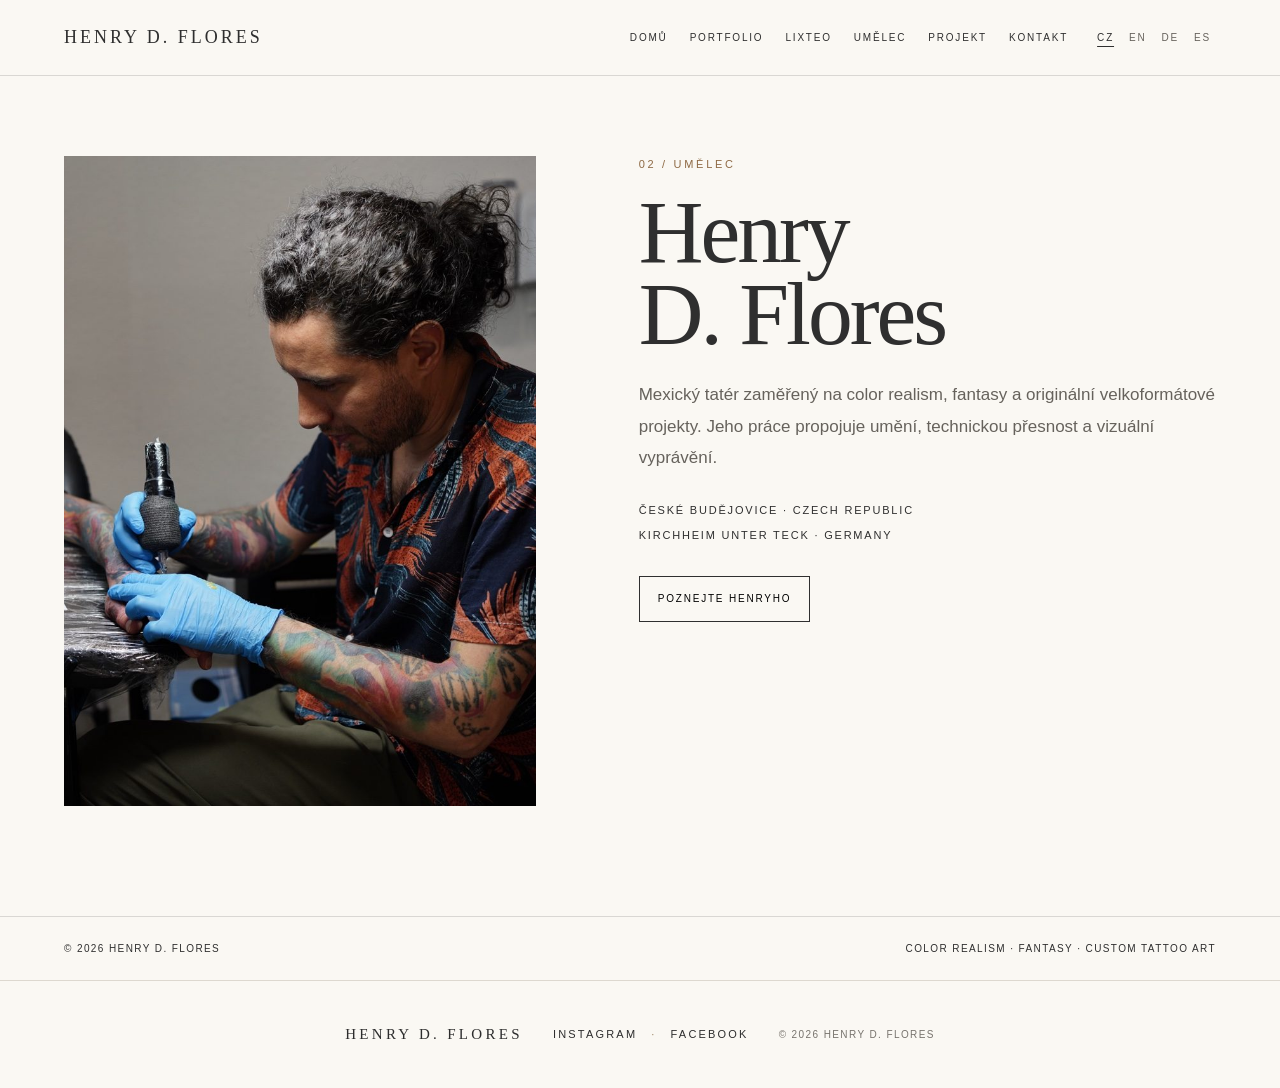
==== commit e4920a74: "Update artist.html" ====
--- a/artist.html
+++ b/artist.html
@@ -413,6 +413,38 @@
 setLanguage(localStorage.getItem("language") || "cs");
 
 </script>
-
+<footer class="site-footer">
+  <div class="footer-inner">
+
+    <div class="footer-name">
+      HENRY D. FLORES
+    </div>
+
+    <div class="footer-social">
+      <a
+        href="https://www.instagram.com/henry_d._flores/"
+        target="_blank"
+        rel="noopener noreferrer"
+      >
+        INSTAGRAM
+      </a>
+
+      <span>·</span>
+
+      <a
+        href="https://www.facebook.com/pinturaenlapiel"
+        target="_blank"
+        rel="noopener noreferrer"
+      >
+        FACEBOOK
+      </a>
+    </div>
+
+    <div class="footer-copy">
+      © 2026 HENRY D. FLORES
+    </div>
+
+  </div>
+</footer>
 </body>
 </html>
--- a/styles.css
+++ b/styles.css
@@ -699,3 +699,92 @@
   }
 
 }
+/* =========================
+   FOOTER
+   ========================= */
+
+.site-footer {
+  width: 100%;
+  border-top: 1px solid #ddd8cf;
+  background: #faf8f3;
+  padding: 42px 5vw;
+}
+
+.footer-inner {
+  max-width: 1400px;
+  margin: 0 auto;
+  display: flex;
+  align-items: center;
+  justify-content: space-between;
+  gap: 30px;
+}
+
+.footer-name {
+  font-family: Georgia, "Times New Roman", serif;
+  font-size: 15px;
+  letter-spacing: 0.22em;
+  color: #2d2d2d;
+  white-space: nowrap;
+}
+
+.footer-social {
+  display: flex;
+  align-items: center;
+  justify-content: center;
+  gap: 14px;
+  font-size: 11px;
+  letter-spacing: 0.2em;
+}
+
+.footer-social a {
+  color: #2d2d2d;
+  text-decoration: none;
+  transition: opacity 0.2s ease;
+}
+
+.footer-social a:hover {
+  opacity: 0.55;
+}
+
+.footer-social span {
+  color: #a28a6d;
+}
+
+.footer-copy {
+  font-size: 10px;
+  letter-spacing: 0.14em;
+  color: #77736d;
+  white-space: nowrap;
+}
+
+
+/* =========================
+   FOOTER — MOBILE
+   ========================= */
+
+@media (max-width: 700px) {
+
+  .site-footer {
+    padding: 36px 24px;
+  }
+
+  .footer-inner {
+    flex-direction: column;
+    justify-content: center;
+    text-align: center;
+    gap: 20px;
+  }
+
+  .footer-name {
+    font-size: 14px;
+  }
+
+  .footer-social {
+    font-size: 11px;
+    gap: 12px;
+  }
+
+  .footer-copy {
+    font-size: 9px;
+  }
+}
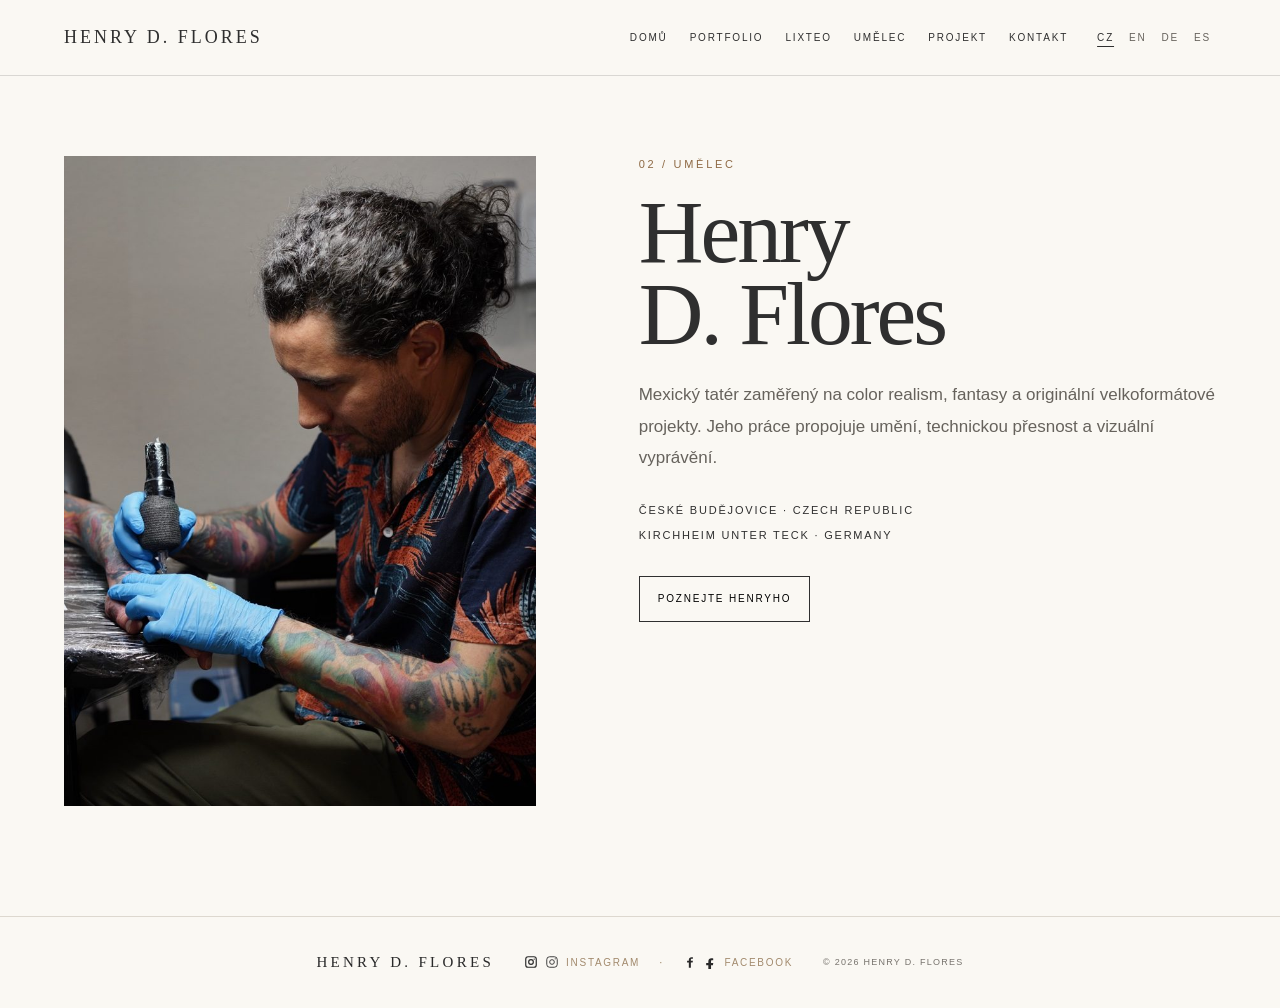
==== commit 0b2ca50b: "Update artist.html" ====
--- a/artist.html
+++ b/artist.html
@@ -142,19 +142,12 @@
       <div id="biography" class="bio" hidden>
 
         <p data-i18n="bio1"></p>
-
         <p data-i18n="bio2"></p>
-
         <p data-i18n="bio3"></p>
-
         <p data-i18n="bio4"></p>
-
         <p data-i18n="bio5"></p>
-
         <p data-i18n="bio6"></p>
-
         <p data-i18n="bio7"></p>
-
         <p data-i18n="bio8"></p>
 
       </div>
@@ -164,12 +157,6 @@
   </section>
 
 </main>
-
-
-<footer>
-  <span>© 2026 Henry D. Flores</span>
-  <span>Color Realism · Fantasy · Custom Tattoo Art</span>
-</footer>
 
 
 <script>
@@ -358,25 +345,33 @@
   localStorage.setItem("language", language);
   document.documentElement.lang = language;
 
+
   document.querySelectorAll("[data-i18n]").forEach(element => {
 
     const key = element.dataset.i18n;
 
-    if(translations[language][key]){
+    if(
+      translations[language] &&
+      translations[language][key]
+    ){
       element.textContent = translations[language][key];
     }
 
   });
+
 
   document.querySelectorAll(".lang-btn").forEach(button => {
     button.classList.remove("active");
   });
 
-  const active = document.getElementById("lang-" + language);
+
+  const active =
+    document.getElementById("lang-" + language);
 
   if(active){
     active.classList.add("active");
   }
+
 
   document.getElementById("bioButton").textContent =
     biographyOpen
@@ -388,63 +383,140 @@
 
 function toggleBiography(){
 
-  const biography = document.getElementById("biography");
-  const button = document.getElementById("bioButton");
-
-  const language = localStorage.getItem("language") || "cs";
+  const biography =
+    document.getElementById("biography");
+
+  const button =
+    document.getElementById("bioButton");
+
+  const language =
+    localStorage.getItem("language") || "cs";
 
   biographyOpen = !biographyOpen;
 
+
   if(biographyOpen){
 
     biography.removeAttribute("hidden");
-    button.textContent = translations[language].lessHenry;
+
+    button.textContent =
+      translations[language].lessHenry;
 
   } else {
 
     biography.setAttribute("hidden","");
-    button.textContent = translations[language].moreHenry;
+
+    button.textContent =
+      translations[language].moreHenry;
 
   }
 
 }
 
 
-setLanguage(localStorage.getItem("language") || "cs");
+setLanguage(
+  localStorage.getItem("language") || "cs"
+);
 
 </script>
+
+
 <footer class="site-footer">
+
   <div class="footer-inner">
 
     <div class="footer-name">
       HENRY D. FLORES
     </div>
 
+
     <div class="footer-social">
+
       <a
         href="https://www.instagram.com/henry_d._flores/"
         target="_blank"
         rel="noopener noreferrer"
+        aria-label="Instagram"
       >
-        INSTAGRAM
-      </a>
-
-      <span>·</span>
+
+        <svg
+          class="social-icon"
+          viewBox="0 0 24 24"
+          aria-hidden="true"
+        >
+
+          <rect
+            x="3"
+            y="3"
+            width="18"
+            height="18"
+            rx="5"
+            ry="5"
+          ></rect>
+
+          <circle
+            cx="12"
+            cy="12"
+            r="4"
+          ></circle>
+
+          <circle
+            cx="17.5"
+            cy="6.5"
+            r="1"
+            class="social-dot"
+          ></circle>
+
+        </svg>
+
+        <span>
+          INSTAGRAM
+        </span>
+
+      </a>
+
+
+      <span class="social-separator">
+        ·
+      </span>
+
 
       <a
         href="https://www.facebook.com/pinturaenlapiel"
         target="_blank"
         rel="noopener noreferrer"
+        aria-label="Facebook"
       >
-        FACEBOOK
-      </a>
+
+        <svg
+          class="social-icon facebook-icon"
+          viewBox="0 0 24 24"
+          aria-hidden="true"
+        >
+
+          <path
+            d="M14 8h3V4.5c-.5-.1-1.8-.2-3.4-.2-3.3 0-5.6 2-5.6 5.8V13H4v4h4v7h5v-7h3.5l.6-4H13v-2.5C13 9.3 13.4 8 14 8z"
+          ></path>
+
+        </svg>
+
+        <span>
+          FACEBOOK
+        </span>
+
+      </a>
+
     </div>
+
 
     <div class="footer-copy">
       © 2026 HENRY D. FLORES
     </div>
 
   </div>
+
 </footer>
+
+
 </body>
 </html>
--- a/styles.css
+++ b/styles.css
@@ -788,3 +788,175 @@
     font-size: 9px;
   }
 }
+/* =========================================
+   FOOTER FINAL — SOCIAL ICONS + CLEANUP
+   ========================================= */
+
+/* Oculta cualquier footer antiguo y conserva site-footer */
+body > footer:not(.site-footer) {
+  display: none !important;
+}
+
+/* Footer principal */
+.site-footer {
+  width: 100%;
+  border-top: 1px solid #ddd8cf;
+  background: #faf8f3;
+  padding: 34px 5%;
+  box-sizing: border-box;
+}
+
+.footer-inner {
+  max-width: 1400px;
+  margin: 0 auto;
+  display: flex;
+  align-items: center;
+  justify-content: space-between;
+  gap: 30px;
+}
+
+.footer-name {
+  font-family: Georgia, "Times New Roman", serif;
+  font-size: 15px;
+  letter-spacing: 0.22em;
+  color: #292929;
+  white-space: nowrap;
+}
+
+.footer-social {
+  display: flex;
+  align-items: center;
+  gap: 15px;
+}
+
+.footer-social a {
+  display: inline-flex;
+  align-items: center;
+  gap: 7px;
+  color: #292929;
+  text-decoration: none;
+  font-size: 10px;
+  letter-spacing: 0.17em;
+  transition: opacity 0.2s ease;
+}
+
+.footer-social a:hover {
+  opacity: 0.55;
+}
+
+/* Instagram */
+.footer-social a[href*="instagram"]::before {
+  content: "";
+  width: 14px;
+  height: 14px;
+  display: inline-block;
+
+  background-color: currentColor;
+
+  -webkit-mask:
+    url("data:image/svg+xml,%3Csvg xmlns='http://www.w3.org/2000/svg' viewBox='0 0 24 24'%3E%3Cpath fill='black' d='M7 2h10a5 5 0 0 1 5 5v10a5 5 0 0 1-5 5H7a5 5 0 0 1-5-5V7a5 5 0 0 1 5-5zm0 2a3 3 0 0 0-3 3v10a3 3 0 0 0 3 3h10a3 3 0 0 0 3-3V7a3 3 0 0 0-3-3H7zm5 3a5 5 0 1 1 0 10 5 5 0 0 1 0-10zm0 2a3 3 0 1 0 0 6 3 3 0 0 0 0-6zm5.5-3.2a1.2 1.2 0 1 1 0 2.4 1.2 1.2 0 0 1 0-2.4z'/%3E%3C/svg%3E")
+    center / contain no-repeat;
+
+  mask:
+    url("data:image/svg+xml,%3Csvg xmlns='http://www.w3.org/2000/svg' viewBox='0 0 24 24'%3E%3Cpath fill='black' d='M7 2h10a5 5 0 0 1 5 5v10a5 5 0 0 1-5 5H7a5 5 0 0 1-5-5V7a5 5 0 0 1 5-5zm0 2a3 3 0 0 0-3 3v10a3 3 0 0 0 3 3h10a3 3 0 0 0 3-3V7a3 3 0 0 0-3-3H7zm5 3a5 5 0 1 1 0 10 5 5 0 0 1 0-10zm0 2a3 3 0 1 0 0 6 3 3 0 0 0 0-6zm5.5-3.2a1.2 1.2 0 1 1 0 2.4 1.2 1.2 0 0 1 0-2.4z'/%3E%3C/svg%3E")
+    center / contain no-repeat;
+}
+
+/* Facebook */
+.footer-social a[href*="facebook"]::before {
+  content: "";
+  width: 14px;
+  height: 14px;
+  display: inline-block;
+
+  background-color: currentColor;
+
+  -webkit-mask:
+    url("data:image/svg+xml,%3Csvg xmlns='http://www.w3.org/2000/svg' viewBox='0 0 24 24'%3E%3Cpath fill='black' d='M13.5 22v-9h3l.5-3h-3.5V8.1c0-.9.3-1.6 1.7-1.6H17V3.8c-.3 0-1.4-.1-2.6-.1-2.6 0-4.4 1.6-4.4 4.5V10H7v3h3v9h3.5z'/%3E%3C/svg%3E")
+    center / contain no-repeat;
+
+  mask:
+    url("data:image/svg+xml,%3Csvg xmlns='http://www.w3.org/2000/svg' viewBox='0 0 24 24'%3E%3Cpath fill='black' d='M13.5 22v-9h3l.5-3h-3.5V8.1c0-.9.3-1.6 1.7-1.6H17V3.8c-.3 0-1.4-.1-2.6-.1-2.6 0-4.4 1.6-4.4 4.5V10H7v3h3v9h3.5z'/%3E%3C/svg%3E")
+    center / contain no-repeat;
+}
+
+.footer-copy {
+  font-size: 9px;
+  letter-spacing: 0.14em;
+  color: #77736d;
+  white-space: nowrap;
+}
+
+
+/* =========================================
+   FOOTER — MOBILE
+   ========================================= */
+
+@media (max-width: 700px) {
+
+  .site-footer {
+    padding: 30px 22px;
+  }
+
+  .footer-inner {
+    flex-direction: column;
+    justify-content: center;
+    align-items: center;
+    text-align: center;
+    gap: 18px;
+  }
+
+  .footer-name {
+    font-size: 13px;
+  }
+
+  .footer-social {
+    gap: 14px;
+  }
+
+  .footer-social a {
+    font-size: 10px;
+    gap: 6px;
+  }
+
+  .footer-social a::before {
+    width: 13px !important;
+    height: 13px !important;
+  }
+
+  .footer-copy {
+    font-size: 8px;
+  }
+}
+/* SOCIAL ICONS — FOOTER */
+
+.footer-social a {
+  display: inline-flex;
+  align-items: center;
+  gap: 7px;
+}
+
+.social-icon {
+  width: 14px;
+  height: 14px;
+  fill: none;
+  stroke: currentColor;
+  stroke-width: 1.5;
+  flex-shrink: 0;
+}
+
+.social-icon .social-dot {
+  fill: currentColor;
+  stroke: none;
+}
+
+.facebook-icon {
+  fill: currentColor;
+  stroke: none;
+  width: 13px;
+  height: 13px;
+}
+
+.social-separator {
+  margin: 0 4px;
+}
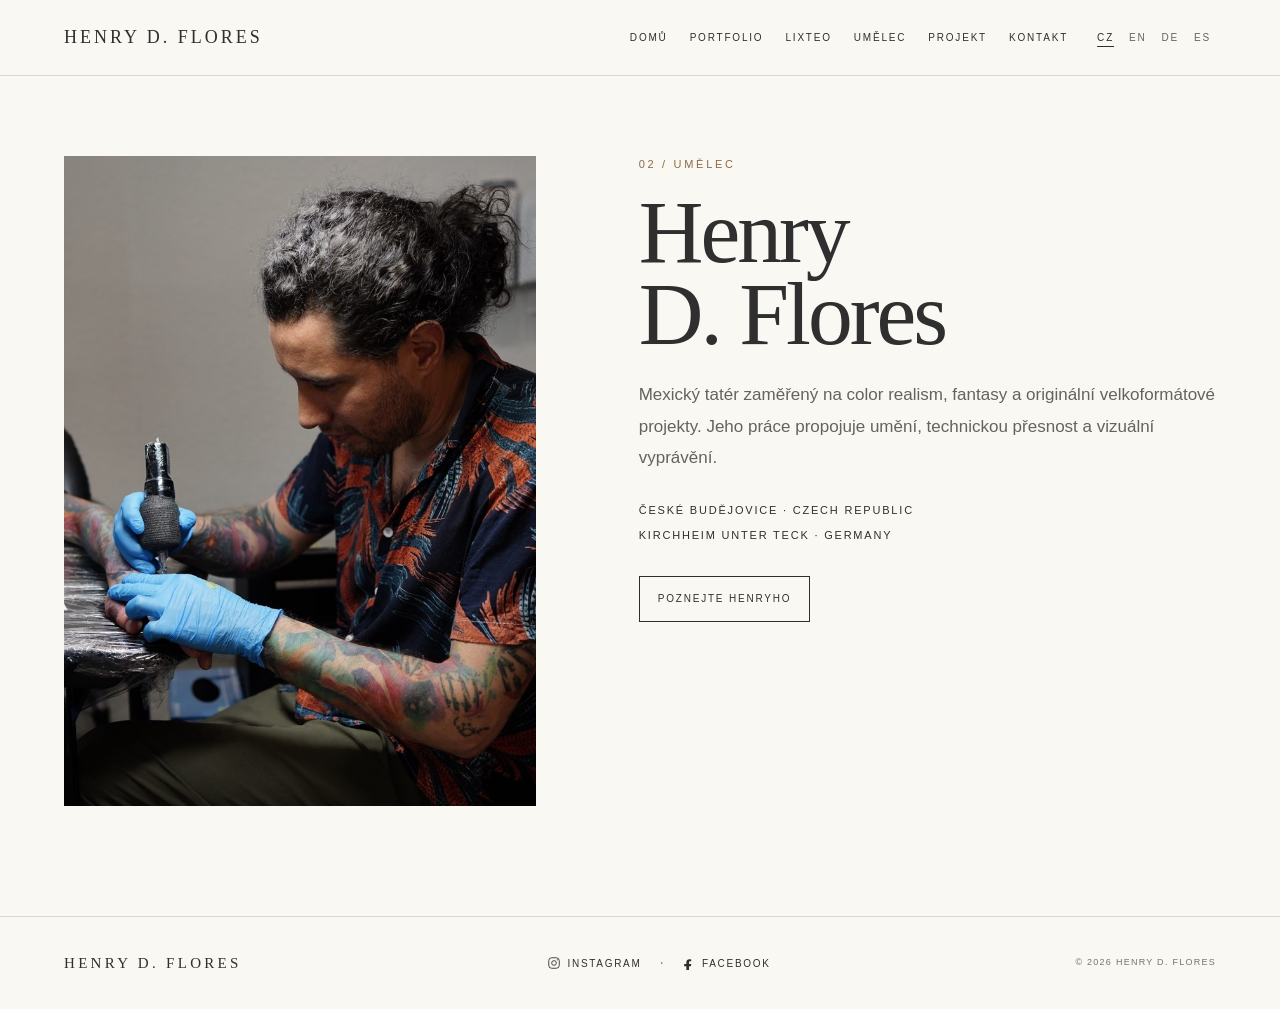
==== commit c4f74bef: "Update artist.html" ====
--- a/artist.html
+++ b/artist.html
@@ -5,14 +5,21 @@
   <meta charset="UTF-8">
   <meta name="viewport" content="width=device-width, initial-scale=1.0">
 
-  <title>Henry D. Flores | Artist</title>
-
-  <meta
-    name="description"
-    content="Biography of Henry D. Flores, Mexican tattoo artist focused on color realism, fantasy and original large-scale tattoo projects."
-  >
-
-  <link rel="stylesheet" href="styles.css">
+<title>Tatér Henry D. Flores | Barevný realismus</title>
+
+<meta
+  name="description"
+  content="Poznejte příběh mexického tatéra Henryho D. Florese, jeho cestu k barevnému realismu, fantasy motivům a originálním velkoformátovým tetováním."
+>
+
+<meta
+  name="robots"
+  content="index, follow"
+>
+
+<link rel="canonical" href="https://henrydflores.com/artist.html">
+
+<link rel="stylesheet" href="styles.css">
 </head>
 
 
--- a/styles.css
+++ b/styles.css
@@ -47,7 +47,10 @@
   margin:auto;
 }
 
-/* NAVIGATION */
+
+/* ========================================
+   NAVIGATION
+======================================== */
 
 .nav{
   padding:24px 5vw;
@@ -103,7 +106,10 @@
   text-underline-offset:5px;
 }
 
-/* TYPOGRAPHY */
+
+/* ========================================
+   TYPOGRAPHY
+======================================== */
 
 .eyebrow{
   font-size:11px;
@@ -134,7 +140,10 @@
   margin-top:24px;
 }
 
-/* BUTTONS */
+
+/* ========================================
+   BUTTONS
+======================================== */
 
 .btn{
   display:inline-flex;
@@ -144,6 +153,7 @@
   padding:0 18px;
   border:1px solid var(--graphite);
   background:transparent;
+  color:var(--graphite);
   font-size:10px;
   letter-spacing:1.8px;
   text-transform:uppercase;
@@ -162,7 +172,10 @@
   margin-top:32px;
 }
 
-/* HOME */
+
+/* ========================================
+   LEGACY HOME
+======================================== */
 
 .hero{
   min-height:calc(100vh - 84px);
@@ -210,13 +223,19 @@
   margin-top:15px;
 }
 
-/* INTERNAL PAGES */
+
+/* ========================================
+   INTERNAL PAGES
+======================================== */
 
 .page-head{
   padding:90px 5vw 55px;
 }
 
-/* PORTFOLIO */
+
+/* ========================================
+   PORTFOLIO
+======================================== */
 
 .gallery{
   padding:0 5vw 100px;
@@ -231,7 +250,10 @@
   break-inside:avoid;
 }
 
-/* ARTIST */
+
+/* ========================================
+   ARTIST / BOOK / PROJECT / CONTACT
+======================================== */
 
 .artist,
 .book,
@@ -284,7 +306,10 @@
   margin-bottom:20px;
 }
 
-/* LIXTEO */
+
+/* ========================================
+   LIXTEO
+======================================== */
 
 .cover{
   min-height:620px;
@@ -311,7 +336,10 @@
   text-transform:uppercase;
 }
 
-/* PROJECT FORM */
+
+/* ========================================
+   PROJECT FORM
+======================================== */
 
 .project{
   grid-template-columns:.7fr 1.3fr;
@@ -355,7 +383,10 @@
   min-height:150px;
 }
 
-/* CONTACT */
+
+/* ========================================
+   CONTACT
+======================================== */
 
 .contact-card{
   border:1px solid var(--line);
@@ -366,21 +397,211 @@
   margin-top:18px;
 }
 
-/* FOOTER */
-
-footer{
+
+/* ========================================
+   MULTIPAGE HEADER FIX
+======================================== */
+
+.site-header{
+  width:100%;
   padding:24px 5vw;
+  display:flex;
+  justify-content:space-between;
+  align-items:center;
+  gap:28px;
+  border-bottom:1px solid var(--line);
+}
+
+.site-header > .nav{
+  width:auto;
+  padding:0;
+  position:static;
+  display:flex;
+  justify-content:flex-end;
+  align-items:center;
+  gap:28px;
+}
+
+.site-header > .nav > a{
+  font-size:10px;
+  letter-spacing:1.8px;
+  text-transform:uppercase;
+}
+
+
+/* ========================================
+   PORTFOLIO PAGE — ALTERNATIVE CLASSES
+======================================== */
+
+.page-hero{
+  max-width:1440px;
+  margin:0 auto;
+  padding:80px 5vw 55px;
+}
+
+.page-hero h1{
+  font-family:Georgia,"Times New Roman",serif;
+  font-size:clamp(54px,6vw,88px);
+  line-height:1;
+  font-weight:400;
+  letter-spacing:-2px;
+  margin-top:10px;
+}
+
+.page-hero p{
+  max-width:600px;
+  margin-top:22px;
+  font-size:15px;
+  line-height:1.8;
+  color:var(--muted);
+}
+
+.portfolio-gallery{
+  max-width:1440px;
+  margin:0 auto;
+  padding:0 5vw 100px;
+  column-count:2;
+  column-gap:22px;
+}
+
+.portfolio-item{
+  display:inline-block;
+  width:100%;
+  margin:0 0 22px;
+  break-inside:avoid;
+  overflow:hidden;
+}
+
+.portfolio-item img{
+  display:block;
+  width:100%;
+  height:auto;
+}
+
+.portfolio-cta{
+  max-width:1440px;
+  margin:0 auto;
+  padding:100px 5vw;
   border-top:1px solid var(--line);
+}
+
+.portfolio-cta h2{
+  margin-top:12px;
+  max-width:850px;
+  font-family:Georgia,"Times New Roman",serif;
+  font-size:clamp(42px,5vw,72px);
+  font-weight:400;
+  line-height:1.05;
+}
+
+.portfolio-cta p{
+  max-width:600px;
+  margin:25px 0 30px;
+  color:var(--muted);
+  font-size:16px;
+  line-height:1.8;
+}
+
+
+/* ========================================
+   FOOTER — ÚNICA VERSIÓN
+======================================== */
+
+.site-footer{
+  width:100%;
+  padding:34px 5vw;
+  border-top:1px solid var(--line);
+  background:var(--ivory);
+}
+
+.footer-inner{
+  width:100%;
+  max-width:1400px;
+  margin:0 auto;
+
   display:flex;
   justify-content:space-between;
-  gap:20px;
-  flex-wrap:wrap;
+  align-items:center;
+
+  gap:30px;
+}
+
+.footer-name{
+  font-family:Georgia,"Times New Roman",serif;
+  font-size:15px;
+  letter-spacing:.22em;
+  color:var(--graphite);
+  white-space:nowrap;
+}
+
+.footer-social{
+  display:flex;
+  align-items:center;
+  justify-content:center;
+  gap:14px;
+}
+
+.footer-social a{
+  display:inline-flex;
+  align-items:center;
+  gap:7px;
+
+  color:var(--graphite);
+  text-decoration:none;
+
   font-size:10px;
-  letter-spacing:1.4px;
-  text-transform:uppercase;
-}
-
-/* TABLET */
+  letter-spacing:.17em;
+
+  transition:opacity .2s ease;
+}
+
+.footer-social a:hover{
+  opacity:.55;
+}
+
+.social-separator{
+  color:#A28A6D;
+  margin:0 4px;
+}
+
+
+/* SVG ICONS ONLY */
+
+.social-icon{
+  width:14px;
+  height:14px;
+
+  fill:none;
+  stroke:currentColor;
+  stroke-width:1.5;
+
+  flex:0 0 auto;
+}
+
+.social-icon .social-dot{
+  fill:currentColor;
+  stroke:none;
+}
+
+.facebook-icon{
+  width:13px;
+  height:13px;
+
+  fill:currentColor;
+  stroke:none;
+}
+
+.footer-copy{
+  font-size:9px;
+  letter-spacing:.14em;
+  color:#77736D;
+  white-space:nowrap;
+}
+
+
+/* ========================================
+   TABLET
+======================================== */
 
 @media(max-width:900px){
 
@@ -404,9 +625,21 @@
   .cards{
     grid-template-columns:1fr;
   }
-}
-
-/* MOBILE */
+
+  .site-header{
+    align-items:flex-start;
+  }
+
+  .site-header > .nav{
+    flex-wrap:wrap;
+  }
+
+}
+
+
+/* ========================================
+   MOBILE
+======================================== */
 
 @media(max-width:700px){
 
@@ -450,134 +683,9 @@
   .artist-photo img{
     min-height:500px;
   }
-}
-/* =========================
-   MULTIPAGE HEADER FIX
-========================= */
-
-.site-header{
-  width:100%;
-  padding:24px 5vw;
-  display:flex;
-  justify-content:space-between;
-  align-items:center;
-  gap:28px;
-  border-bottom:1px solid var(--line);
-}
-
-.site-header > .nav{
-  width:auto;
-  padding:0;
-  position:static;
-  display:flex;
-  justify-content:flex-end;
-  align-items:center;
-  gap:28px;
-}
-
-.site-header > .nav > a{
-  font-size:10px;
-  letter-spacing:1.8px;
-  text-transform:uppercase;
-}
-
-
-/* =========================
-   PORTFOLIO PAGE
-========================= */
-
-.page-hero{
-  max-width:1440px;
-  margin:0 auto;
-  padding:80px 5vw 55px;
-}
-
-.page-hero h1{
-  font-family:Georgia,"Times New Roman",serif;
-  font-size:clamp(54px,6vw,88px);
-  line-height:1;
-  font-weight:400;
-  letter-spacing:-2px;
-  margin-top:10px;
-}
-
-.page-hero p{
-  max-width:600px;
-  margin-top:22px;
-  font-size:15px;
-  line-height:1.8;
-  color:var(--muted);
-}
-
-
-/* Portfolio masonry */
-
-.portfolio-gallery{
-  max-width:1440px;
-  margin:0 auto;
-  padding:0 5vw 100px;
-  column-count:2;
-  column-gap:22px;
-}
-
-.portfolio-item{
-  display:inline-block;
-  width:100%;
-  margin:0 0 22px;
-  break-inside:avoid;
-  overflow:hidden;
-}
-
-.portfolio-item img{
-  display:block;
-  width:100%;
-  height:auto;
-}
-
-
-/* Bottom call to action */
-
-.portfolio-cta{
-  max-width:1440px;
-  margin:0 auto;
-  padding:100px 5vw;
-  border-top:1px solid var(--line);
-}
-
-.portfolio-cta h2{
-  margin-top:12px;
-  max-width:850px;
-  font-family:Georgia,"Times New Roman",serif;
-  font-size:clamp(42px,5vw,72px);
-  font-weight:400;
-  line-height:1.05;
-}
-
-.portfolio-cta p{
-  max-width:600px;
-  margin:25px 0 30px;
-  color:var(--muted);
-  font-size:16px;
-  line-height:1.8;
-}
-
-
-/* TABLET / MOBILE */
-
-@media(max-width:900px){
-
-  .site-header{
-    align-items:flex-start;
-  }
-
-  .site-header > .nav{
-    flex-wrap:wrap;
-  }
-
-}
-
-
-@media(max-width:700px){
+
+
+  /* PORTFOLIO */
 
   .site-header{
     padding:20px 22px;
@@ -605,358 +713,151 @@
     padding:75px 22px;
   }
 
-}
-/* ==========================================
-   MOBILE OPTIMIZATION — HOME
-   ========================================== */
-
-@media (max-width: 700px) {
-
-  /* PORTADA */
-  .home-hero {
-    min-height: auto;
-    display: grid;
-    grid-template-columns: 1fr;
-    gap: 32px;
-    padding: 70px 20px 45px;
-  }
-
-  .home-copy {
-    max-width: 100%;
-  }
-
-  /* Texto pequeño superior */
-  .home-copy .eyebrow {
-    margin-bottom: 20px;
-    font-size: 10px;
-    letter-spacing: 2.2px;
-  }
-
-  /* Título principal */
-  .home-title {
-    font-size: clamp(58px, 17vw, 78px);
-    line-height: 0.88;
-    letter-spacing: -2px;
-    margin: 0;
-  }
-
-  /* Descripción */
-  .home-subtitle {
-    margin-top: 26px;
-    max-width: 100%;
-    font-size: 15px;
-    line-height: 1.65;
-  }
-
-  /* Categorías */
-  .home-tags {
-    display: flex;
-    flex-wrap: wrap;
-    gap: 15px 24px;
-    margin-top: 25px;
-  }
-
-  .home-tags span {
-    font-size: 9px;
-    letter-spacing: 1.6px;
-    padding-bottom: 5px;
-  }
-
-  /* Botones */
-  .home-actions {
-    display: grid;
-    grid-template-columns: 1fr 1fr;
-    gap: 10px;
-    margin-top: 28px;
-  }
-
-  .home-actions .btn {
-    width: 100%;
-    min-height: 52px;
-    padding: 16px 10px;
-    display: flex;
-    align-items: center;
-    justify-content: center;
-    text-align: center;
-    font-size: 9px;
-    letter-spacing: 1.3px;
-    box-sizing: border-box;
-  }
-
-  /* Fotografía protagonista */
-  .home-image {
-    width: 100%;
-    height: auto;
-    min-height: 0;
-    overflow: hidden;
-  }
-
-  .home-image img {
-    display: block;
-    width: 100%;
-    height: auto;
-    object-fit: contain;
-  }
-
-}
-/* =========================
-   FOOTER
-   ========================= */
-
-.site-footer {
-  width: 100%;
-  border-top: 1px solid #ddd8cf;
-  background: #faf8f3;
-  padding: 42px 5vw;
-}
-
-.footer-inner {
-  max-width: 1400px;
-  margin: 0 auto;
-  display: flex;
-  align-items: center;
-  justify-content: space-between;
-  gap: 30px;
-}
-
-.footer-name {
-  font-family: Georgia, "Times New Roman", serif;
-  font-size: 15px;
-  letter-spacing: 0.22em;
-  color: #2d2d2d;
-  white-space: nowrap;
-}
-
-.footer-social {
-  display: flex;
-  align-items: center;
-  justify-content: center;
-  gap: 14px;
-  font-size: 11px;
-  letter-spacing: 0.2em;
-}
-
-.footer-social a {
-  color: #2d2d2d;
-  text-decoration: none;
-  transition: opacity 0.2s ease;
-}
-
-.footer-social a:hover {
-  opacity: 0.55;
-}
-
-.footer-social span {
-  color: #a28a6d;
-}
-
-.footer-copy {
-  font-size: 10px;
-  letter-spacing: 0.14em;
-  color: #77736d;
-  white-space: nowrap;
-}
-
-
-/* =========================
-   FOOTER — MOBILE
-   ========================= */
-
-@media (max-width: 700px) {
-
-  .site-footer {
-    padding: 36px 24px;
-  }
-
-  .footer-inner {
-    flex-direction: column;
-    justify-content: center;
-    text-align: center;
-    gap: 20px;
-  }
-
-  .footer-name {
-    font-size: 14px;
-  }
-
-  .footer-social {
-    font-size: 11px;
-    gap: 12px;
-  }
-
-  .footer-copy {
-    font-size: 9px;
-  }
-}
-/* =========================================
-   FOOTER FINAL — SOCIAL ICONS + CLEANUP
-   ========================================= */
-
-/* Oculta cualquier footer antiguo y conserva site-footer */
-body > footer:not(.site-footer) {
-  display: none !important;
-}
-
-/* Footer principal */
-.site-footer {
-  width: 100%;
-  border-top: 1px solid #ddd8cf;
-  background: #faf8f3;
-  padding: 34px 5%;
-  box-sizing: border-box;
-}
-
-.footer-inner {
-  max-width: 1400px;
-  margin: 0 auto;
-  display: flex;
-  align-items: center;
-  justify-content: space-between;
-  gap: 30px;
-}
-
-.footer-name {
-  font-family: Georgia, "Times New Roman", serif;
-  font-size: 15px;
-  letter-spacing: 0.22em;
-  color: #292929;
-  white-space: nowrap;
-}
-
-.footer-social {
-  display: flex;
-  align-items: center;
-  gap: 15px;
-}
-
-.footer-social a {
-  display: inline-flex;
-  align-items: center;
-  gap: 7px;
-  color: #292929;
-  text-decoration: none;
-  font-size: 10px;
-  letter-spacing: 0.17em;
-  transition: opacity 0.2s ease;
-}
-
-.footer-social a:hover {
-  opacity: 0.55;
-}
-
-/* Instagram */
-.footer-social a[href*="instagram"]::before {
-  content: "";
-  width: 14px;
-  height: 14px;
-  display: inline-block;
-
-  background-color: currentColor;
-
-  -webkit-mask:
-    url("data:image/svg+xml,%3Csvg xmlns='http://www.w3.org/2000/svg' viewBox='0 0 24 24'%3E%3Cpath fill='black' d='M7 2h10a5 5 0 0 1 5 5v10a5 5 0 0 1-5 5H7a5 5 0 0 1-5-5V7a5 5 0 0 1 5-5zm0 2a3 3 0 0 0-3 3v10a3 3 0 0 0 3 3h10a3 3 0 0 0 3-3V7a3 3 0 0 0-3-3H7zm5 3a5 5 0 1 1 0 10 5 5 0 0 1 0-10zm0 2a3 3 0 1 0 0 6 3 3 0 0 0 0-6zm5.5-3.2a1.2 1.2 0 1 1 0 2.4 1.2 1.2 0 0 1 0-2.4z'/%3E%3C/svg%3E")
-    center / contain no-repeat;
-
-  mask:
-    url("data:image/svg+xml,%3Csvg xmlns='http://www.w3.org/2000/svg' viewBox='0 0 24 24'%3E%3Cpath fill='black' d='M7 2h10a5 5 0 0 1 5 5v10a5 5 0 0 1-5 5H7a5 5 0 0 1-5-5V7a5 5 0 0 1 5-5zm0 2a3 3 0 0 0-3 3v10a3 3 0 0 0 3 3h10a3 3 0 0 0 3-3V7a3 3 0 0 0-3-3H7zm5 3a5 5 0 1 1 0 10 5 5 0 0 1 0-10zm0 2a3 3 0 1 0 0 6 3 3 0 0 0 0-6zm5.5-3.2a1.2 1.2 0 1 1 0 2.4 1.2 1.2 0 0 1 0-2.4z'/%3E%3C/svg%3E")
-    center / contain no-repeat;
-}
-
-/* Facebook */
-.footer-social a[href*="facebook"]::before {
-  content: "";
-  width: 14px;
-  height: 14px;
-  display: inline-block;
-
-  background-color: currentColor;
-
-  -webkit-mask:
-    url("data:image/svg+xml,%3Csvg xmlns='http://www.w3.org/2000/svg' viewBox='0 0 24 24'%3E%3Cpath fill='black' d='M13.5 22v-9h3l.5-3h-3.5V8.1c0-.9.3-1.6 1.7-1.6H17V3.8c-.3 0-1.4-.1-2.6-.1-2.6 0-4.4 1.6-4.4 4.5V10H7v3h3v9h3.5z'/%3E%3C/svg%3E")
-    center / contain no-repeat;
-
-  mask:
-    url("data:image/svg+xml,%3Csvg xmlns='http://www.w3.org/2000/svg' viewBox='0 0 24 24'%3E%3Cpath fill='black' d='M13.5 22v-9h3l.5-3h-3.5V8.1c0-.9.3-1.6 1.7-1.6H17V3.8c-.3 0-1.4-.1-2.6-.1-2.6 0-4.4 1.6-4.4 4.5V10H7v3h3v9h3.5z'/%3E%3C/svg%3E")
-    center / contain no-repeat;
-}
-
-.footer-copy {
-  font-size: 9px;
-  letter-spacing: 0.14em;
-  color: #77736d;
-  white-space: nowrap;
-}
-
-
-/* =========================================
-   FOOTER — MOBILE
-   ========================================= */
-
-@media (max-width: 700px) {
-
-  .site-footer {
-    padding: 30px 22px;
-  }
-
-  .footer-inner {
-    flex-direction: column;
-    justify-content: center;
-    align-items: center;
-    text-align: center;
-    gap: 18px;
-  }
-
-  .footer-name {
-    font-size: 13px;
-  }
-
-  .footer-social {
-    gap: 14px;
-  }
-
-  .footer-social a {
-    font-size: 10px;
-    gap: 6px;
-  }
-
-  .footer-social a::before {
-    width: 13px !important;
-    height: 13px !important;
-  }
-
-  .footer-copy {
-    font-size: 8px;
-  }
-}
-/* SOCIAL ICONS — FOOTER */
-
-.footer-social a {
-  display: inline-flex;
-  align-items: center;
-  gap: 7px;
-}
-
-.social-icon {
-  width: 14px;
-  height: 14px;
-  fill: none;
-  stroke: currentColor;
-  stroke-width: 1.5;
-  flex-shrink: 0;
-}
-
-.social-icon .social-dot {
-  fill: currentColor;
-  stroke: none;
-}
-
-.facebook-icon {
-  fill: currentColor;
-  stroke: none;
-  width: 13px;
-  height: 13px;
-}
-
-.social-separator {
-  margin: 0 4px;
-}
+
+  /* HOME */
+
+  .home-hero{
+    display:flex;
+    flex-direction:column;
+    gap:0;
+
+    min-height:auto;
+
+    padding:42px 20px;
+  }
+
+  .hero-left{
+    display:contents;
+  }
+
+  .home-copy{
+    order:1;
+    width:100%;
+    max-width:none;
+  }
+
+  .home-image{
+    order:2;
+
+    width:100%;
+    height:auto;
+    min-height:0;
+
+    margin-top:30px;
+    overflow:hidden;
+  }
+
+  .home-image img{
+    display:block;
+    width:100%;
+    height:auto;
+    object-fit:contain;
+  }
+
+  .hero-actions{
+    order:3;
+
+    width:100%;
+    margin-top:18px;
+
+    display:grid;
+    grid-template-columns:1fr;
+    gap:10px;
+  }
+
+  .home-copy .eyebrow{
+    margin-bottom:18px;
+    font-size:10px;
+    letter-spacing:2.1px;
+  }
+
+  .home-title{
+    font-size:clamp(56px,16.5vw,76px);
+    line-height:.88;
+    letter-spacing:-2px;
+  }
+
+  .home-subtitle{
+    max-width:none;
+    margin-top:24px;
+    font-size:15px;
+    line-height:1.65;
+  }
+
+  .home-tags{
+    display:flex;
+    flex-wrap:wrap;
+
+    margin-top:25px;
+
+    gap:14px 23px;
+  }
+
+  .home-tags span{
+    font-size:9px;
+    letter-spacing:1.5px;
+
+    padding-bottom:5px;
+  }
+
+  .hero-actions .btn{
+    width:100%;
+    min-height:54px;
+
+    padding:16px;
+
+    display:flex;
+    align-items:center;
+    justify-content:center;
+
+    text-align:center;
+
+    font-size:9px;
+    letter-spacing:1.4px;
+  }
+
+
+  /* FOOTER */
+
+  .site-footer{
+    padding:30px 22px;
+  }
+
+  .footer-inner{
+    flex-direction:column;
+    justify-content:center;
+    align-items:center;
+
+    text-align:center;
+
+    gap:18px;
+  }
+
+  .footer-name{
+    font-size:13px;
+  }
+
+  .footer-social{
+    gap:12px;
+  }
+
+  .footer-social a{
+    font-size:10px;
+    gap:6px;
+  }
+
+  .social-icon{
+    width:13px;
+    height:13px;
+  }
+
+  .facebook-icon{
+    width:12px;
+    height:12px;
+  }
+
+  .footer-copy{
+    font-size:8px;
+  }
+
+}
